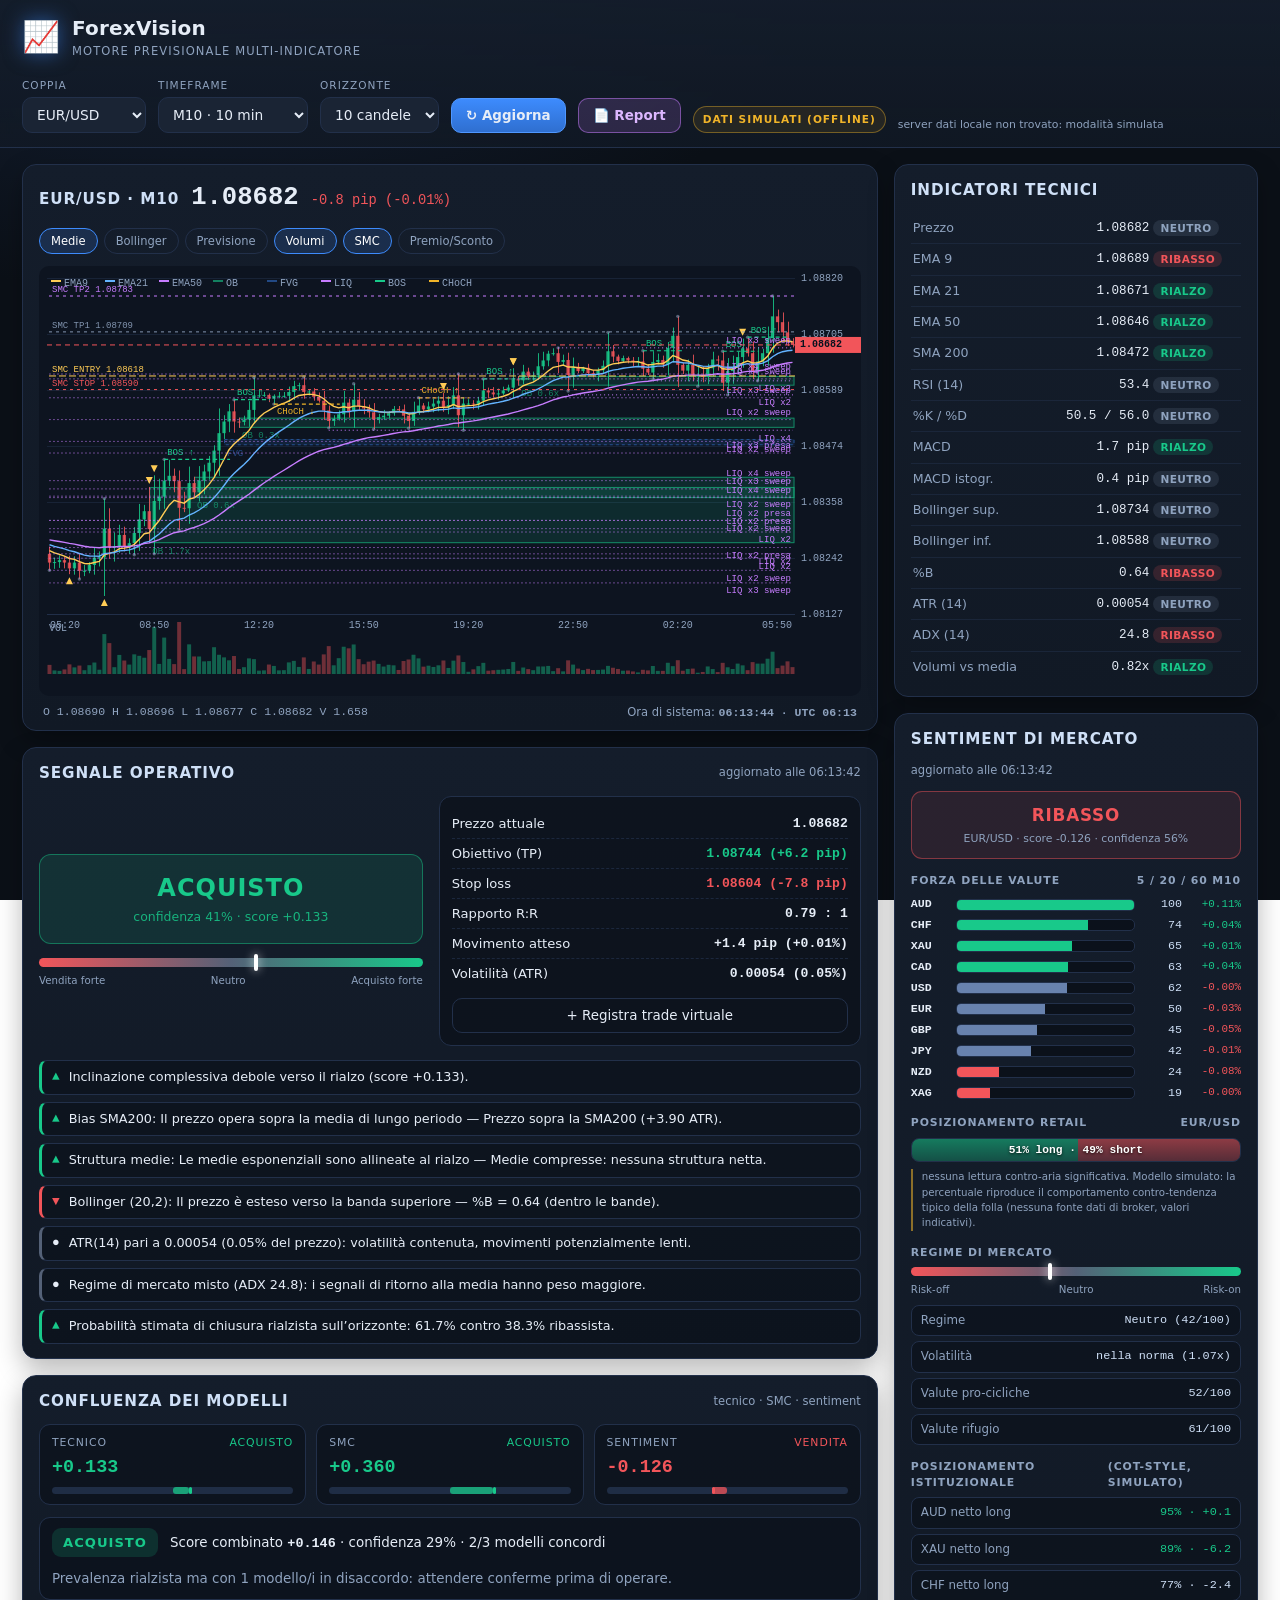
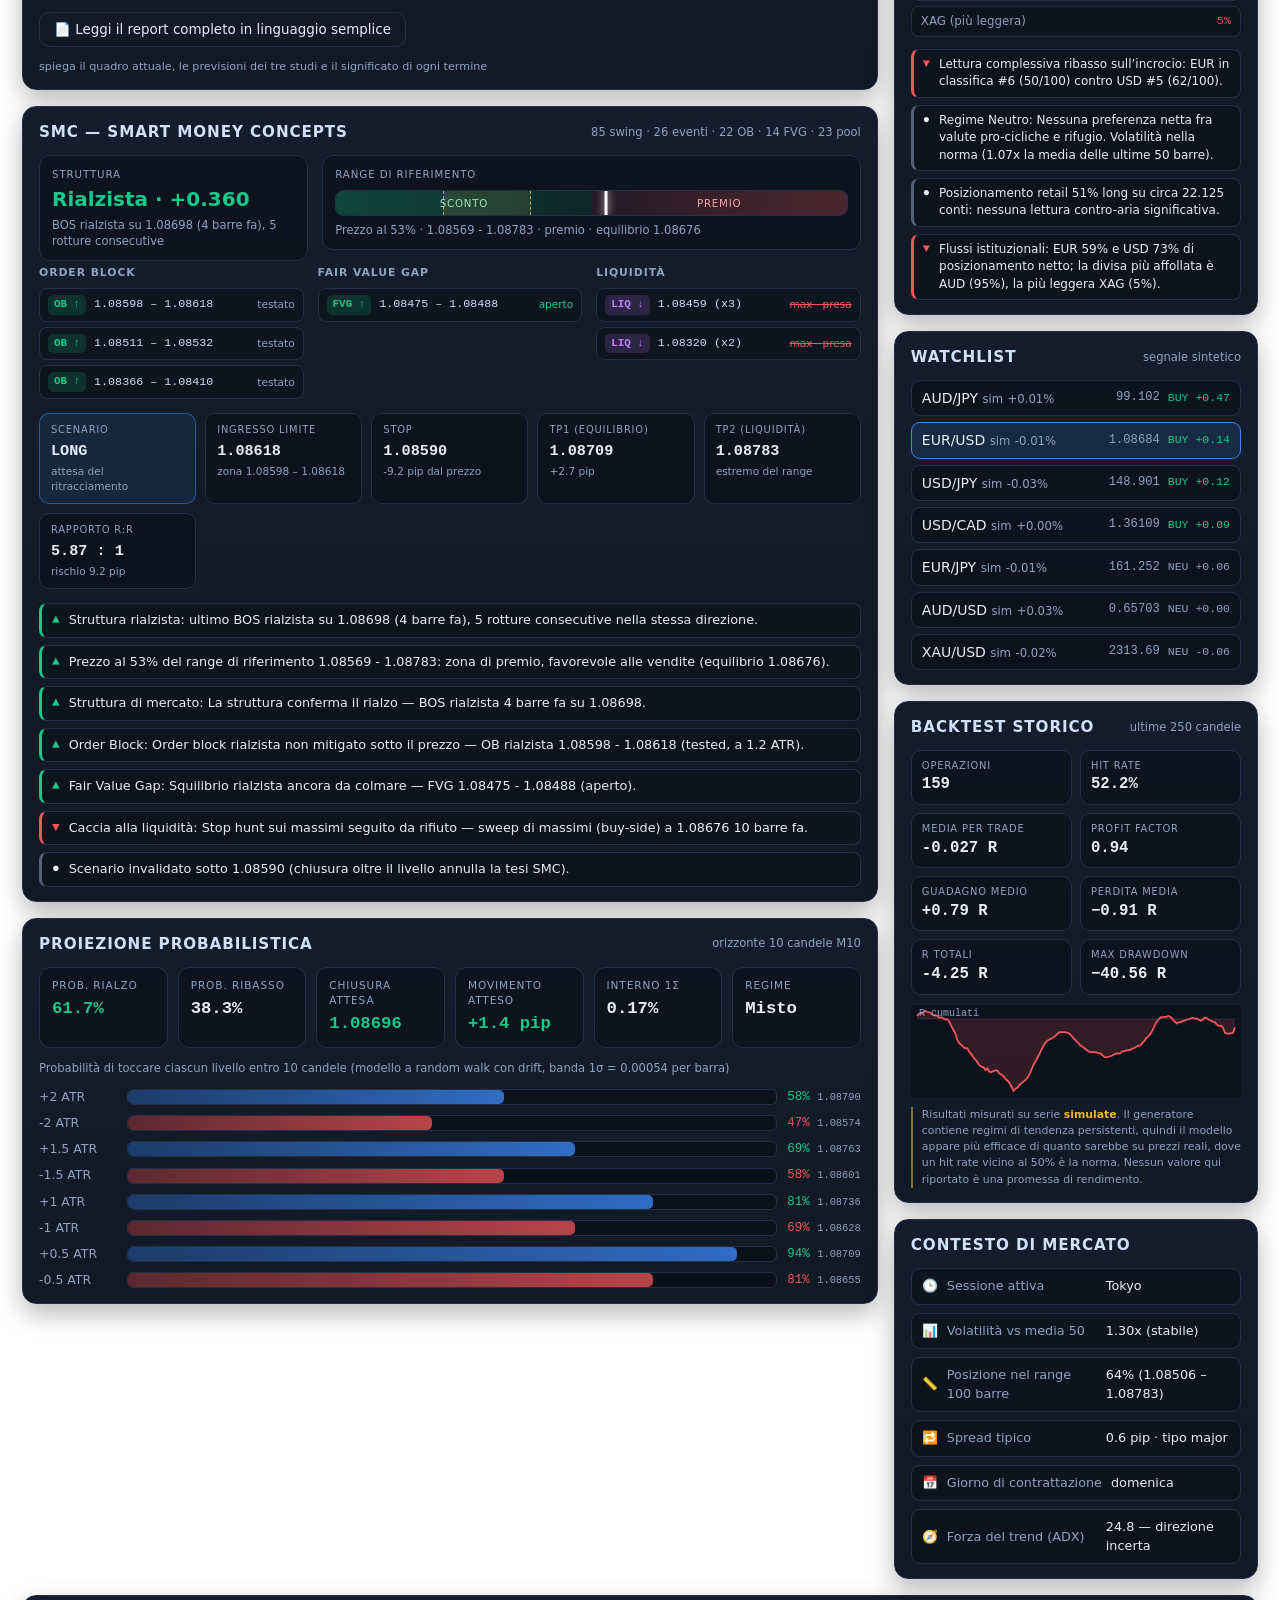
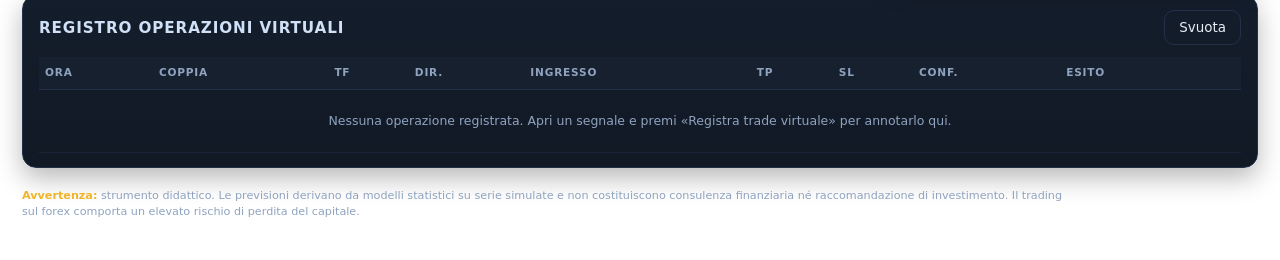
==== index.html @ 0da7f1cb "Stato iniziale ForexVision: app forex (tecnica, SMC, sentiment) + ponte dati reali + suite di test S" ====
<!DOCTYPE html>
<html lang="it">
<head>
<meta charset="UTF-8">
<meta name="viewport" content="width=device-width, initial-scale=1.0">
<title>ForexVision &mdash; Analisi Previsionale Forex</title>
<link rel="stylesheet" href="css/styles.css">
<link rel="icon" href="data:image/svg+xml,<svg xmlns='http://www.w3.org/2000/svg' viewBox='0 0 100 100'><text y='.9em' font-size='90'>&#128200;</text></svg>">
</head>
<body>

<header class="topbar">
  <div class="brand">
    <span class="logo">&#128200;</span>
    <div>
      <h1>ForexVision</h1>
      <p class="tagline">Motore previsionale multi-indicatore</p>
    </div>
  </div>

  <div class="controls">
    <label class="field">
      <span>Coppia</span>
      <select id="pairSelect"></select>
    </label>

    <label class="field">
      <span>Timeframe</span>
      <select id="tfSelect">
        <option value="M5">M5 &middot; 5 min</option>
        <option value="M10" selected>M10 &middot; 10 min</option>
        <option value="M15">M15 &middot; 15 min</option>
        <option value="H1">H1 &middot; 1 ora</option>
        <option value="H4">H4 &middot; 4 ore</option>
        <option value="D1">D1 &middot; Giornaliero</option>
      </select>
    </label>

    <label class="field">
      <span>Orizzonte</span>
      <select id="horizonSelect">
        <option value="5">5 candele</option>
        <option value="10" selected>10 candele</option>
        <option value="20">20 candele</option>
        <option value="40">40 candele</option>
      </select>
    </label>

    <button id="refreshBtn" class="btn btn-primary" title="Rigenera il flusso dati">&#8635; Aggiorna</button>
    <button id="reportBtn" class="btn btn-report" title="Report completo in linguaggio semplice">&#128196; Report</button>
    <span id="feedBadge" class="badge badge-sim">DATI SIMULATI</span>
    <span id="feedInfo" class="feed-info dim" title=""></span>
  </div>
</header>

<main class="layout">

  <!-- ============ COLONNA CENTRALE ============ -->
  <section class="col-main">

    <div class="card chart-card">
      <div class="card-head">
        <div class="price-head">
          <h2 id="chartTitle">EUR/USD</h2>
          <span id="lastPrice" class="last-price">&mdash;</span>
          <span id="lastChange" class="delta">&mdash;</span>
        </div>
        <div class="chart-toggles">
          <button class="chip active" data-layer="ma">Medie</button>
          <button class="chip" data-layer="bb">Bollinger</button>
          <button class="chip" data-layer="forecast">Previsione</button>
          <button class="chip active" data-layer="volume">Volumi</button>
          <button class="chip active" data-layer="smc">SMC</button>
          <button class="chip" data-layer="pd">Premio/Sconto</button>
        </div>
      </div>
      <div class="canvas-wrap">
        <canvas id="chart"></canvas>
        <div id="tooltip" class="tooltip hidden"></div>
      </div>
      <div class="chart-foot">
        <span id="ohlcReadout" class="mono dim">&mdash;</span>
        <span class="dim">Ora di sistema: <b id="clock" class="mono"></b></span>
      </div>
    </div>

    <div class="card">
      <div class="card-head">
        <h2>Segnale operativo</h2>
        <span class="dim" id="signalStamp"></span>
      </div>
      <div class="signal-grid">
        <div class="signal-main">
          <div id="signalBadge" class="signal-badge neutral">
            <span class="signal-dir">NEUTRO</span>
            <span class="signal-conf">confidenza &mdash;</span>
          </div>
          <div class="gauge">
            <div class="gauge-bar"><div id="gaugeFill" class="gauge-fill"></div></div>
            <div class="gauge-scale">
              <span>Vendita forte</span><span>Neutro</span><span>Acquisto forte</span>
            </div>
          </div>
        </div>

        <div class="plan">
          <div class="plan-row"><span>Prezzo attuale</span><b id="planEntry" class="mono">&mdash;</b></div>
          <div class="plan-row"><span>Obiettivo (TP)</span><b id="planTp" class="mono pos">&mdash;</b></div>
          <div class="plan-row"><span>Stop loss</span><b id="planSl" class="mono neg">&mdash;</b></div>
          <div class="plan-row"><span>Rapporto R:R</span><b id="planRr" class="mono">&mdash;</b></div>
          <div class="plan-row"><span>Movimento atteso</span><b id="planExp" class="mono">&mdash;</b></div>
          <div class="plan-row"><span>Volatilit&agrave; (ATR)</span><b id="planAtr" class="mono">&mdash;</b></div>
          <button id="saveTradeBtn" class="btn btn-ghost full">&#43; Registra trade virtuale</button>
        </div>
      </div>
      <ul id="reasonList" class="reasons"></ul>
    </div>

    <div class="card">
      <div class="card-head">
        <h2>Confluenza dei modelli</h2>
        <span class="dim" id="confStamp">tecnico &middot; SMC &middot; sentiment</span>
      </div>
      <div class="conf-grid" id="confGrid"></div>
      <div id="confVerdict" class="conf-verdict"></div>
      <div class="conf-cta">
        <button id="confReportBtn" class="btn btn-ghost">&#128196; Leggi il report completo in linguaggio semplice</button>
        <span class="dim">spiega il quadro attuale, le previsioni dei tre studi e il significato di ogni termine</span>
      </div>
    </div>

    <div class="card">
      <div class="card-head">
        <h2>SMC &mdash; Smart Money Concepts</h2>
        <span class="dim" id="smcStamp"></span>
      </div>

      <div class="smc-top">
        <div class="smc-structure">
          <div class="k">Struttura</div>
          <div class="v" id="smcBias">&mdash;</div>
          <div class="sub dim" id="smcEvent">&mdash;</div>
        </div>
        <div class="smc-range">
          <div class="k">Range di riferimento</div>
          <div class="pd-bar" id="pdBar">
            <span class="pd-zone discount">Sconto</span>
            <span class="pd-zone premium">Premio</span>
            <span class="pd-marker" id="pdMarker"></span>
            <span class="pd-ote" id="pdOte"></span>
          </div>
          <div class="sub dim" id="pdText">&mdash;</div>
        </div>
      </div>

      <div class="smc-cols">
        <div>
          <h3 class="mini-title">Order block</h3>
          <ul class="zone-list" id="obList"></ul>
        </div>
        <div>
          <h3 class="mini-title">Fair value gap</h3>
          <ul class="zone-list" id="fvgList"></ul>
        </div>
        <div>
          <h3 class="mini-title">Liquidit&agrave;</h3>
          <ul class="zone-list" id="liqList"></ul>
        </div>
      </div>

      <div class="smc-plan" id="smcPlan"></div>
      <ul id="smcReasons" class="reasons"></ul>
    </div>

    <div class="card">
      <div class="card-head">
        <h2>Proiezione probabilistica</h2>
        <span class="dim" id="fcHorizonLabel"></span>
      </div>
      <div class="fc-summary" id="fcSummary"></div>
      <div class="fc-levels" id="fcLevels"></div>
    </div>

  </section>

  <!-- ============ COLONNA LATERALE ============ -->
  <aside class="col-side">

    <div class="card">
      <div class="card-head"><h2>Indicatori tecnici</h2></div>
      <table class="ind-table" id="indTable">
        <tbody></tbody>
      </table>
    </div>

    <div class="card">
      <div class="card-head">
        <h2>Sentiment di mercato</h2>
        <span class="dim" id="sentStamp"></span>
      </div>

      <div class="sent-badge" id="sentBadge">
        <span class="sent-dir">&mdash;</span>
        <span class="sent-conf">forza relativa &mdash;</span>
      </div>

      <p class="note small sent-scope" id="sentScope" style="display:none"></p>
      <label class="note small sent-scope" id="simCtxRow" style="display:none">
        <input type="checkbox" id="simCtx"> includi nel sentiment anche il contesto simulato (14 strumenti)
      </label>

      <h3 class="mini-title">Forza delle valute <span class="dim" id="strengthTf"></span></h3>
      <ul class="strength-list" id="strengthList"></ul>

      <h3 class="mini-title">Posizionamento retail<span class="dim" id="retailPair"></span></h3>
      <div class="retail-bar" id="retailBar">
        <span class="retail-long" id="retailLong"></span>
        <span class="retail-short" id="retailShort"></span>
        <span class="retail-label" id="retailLabel"></span>
      </div>
      <p class="note small" id="retailNote"></p>

      <h3 class="mini-title">Regime di mercato</h3>
      <div class="risk-row">
        <div class="gauge-mini">
          <div class="gauge-bar"><div class="gauge-fill" id="riskFill"></div></div>
          <div class="gauge-scale"><span>Risk-off</span><span>Neutro</span><span>Risk-on</span></div>
        </div>
      </div>
      <ul class="kpi-list" id="riskList"></ul>

      <h3 class="mini-title">Posizionamento istituzionale <span class="dim">(COT-style, simulato)</span></h3>
      <ul class="inst-list" id="instList"></ul>

      <ul id="sentReasons" class="reasons compact"></ul>
    </div>

    <div class="card">
      <div class="card-head"><h2>Watchlist</h2><span class="dim">segnale sintetico</span></div>
      <ul class="watchlist" id="watchlist"></ul>
    </div>

    <div class="card">
      <div class="card-head"><h2>Backtest storico</h2><span class="dim">ultime 250 candele</span></div>
      <div class="stats" id="btStats"></div>
      <canvas id="equity" class="equity-canvas"></canvas>
      <p class="note">Risultati misurati su serie <b>simulate</b>. Il generatore contiene regimi di
        tendenza persistenti, quindi il modello appare pi&ugrave; efficace di quanto sarebbe su prezzi reali,
        dove un hit rate vicino al 50% &egrave; la norma. Nessun valore qui riportato &egrave; una promessa di rendimento.</p>
    </div>

    <div class="card">
      <div class="card-head"><h2>Contesto di mercato</h2></div>
      <ul class="context" id="contextList"></ul>
    </div>

  </aside>
</main>

<section class="card journal">
  <div class="card-head">
    <h2>Registro operazioni virtuali</h2>
    <div>
      <span id="journalSummary" class="dim"></span>
      <button id="clearJournal" class="btn btn-ghost">Svuota</button>
    </div>
  </div>
  <div class="table-scroll">
    <table class="journal-table">
      <thead>
        <tr>
          <th>Ora</th><th>Coppia</th><th>TF</th><th>Dir.</th>
          <th>Ingresso</th><th>TP</th><th>SL</th><th>Conf.</th><th>Esito</th><th></th>
        </tr>
      </thead>
      <tbody id="journalBody"></tbody>
    </table>
  </div>
</section>

<footer class="foot">
  <p><b>Avvertenza:</b> strumento didattico. Le previsioni derivano da modelli statistici su serie
  simulate e non costituiscono consulenza finanziaria n&eacute; raccomandazione di investimento.
  Il trading sul forex comporta un elevato rischio di perdita del capitale.</p>
</footer>

<!-- ===================== FINESTRA DEL REPORT ===================== -->
<div id="reportOverlay" class="report-overlay hidden" role="dialog" aria-modal="true" aria-labelledby="reportTitle">
  <div class="report-sheet" id="reportSheet">
    <header class="report-head">
      <div>
        <h2 id="reportTitle">Report di mercato</h2>
        <p class="dim" id="reportSubtitle">&mdash;</p>
      </div>
      <div class="report-actions">
        <button id="reportCopy" class="btn btn-ghost" title="Copia il report negli appunti">&#128203; Copia</button>
        <button id="reportDownload" class="btn btn-ghost" title="Scarica il report come file di testo">&#11015; Scarica .txt</button>
        <button id="reportPrint" class="btn btn-ghost" title="Stampa o salva in PDF">&#128424; Stampa</button>
        <button id="reportClose" class="btn btn-primary">Chiudi</button>
      </div>
    </header>
    <div class="report-body" id="reportBody"></div>
  </div>
</div>

<script>
  // Raccoglitore diagnostico: gli errori non gestiti finiscono in window.__errors,
  // utile per il debug e per i test automatici (tests/selfcheck.html, tests/smoke.html).
  window.__errors = [];
  window.addEventListener('error', function (e) {
    window.__errors.push((e.message || 'errore') + ' @ ' + (e.filename || '?') + ':' + (e.lineno || 0));
  });
</script>
<script src="js/data.js"></script>
<script src="js/indicators.js"></script>
<script src="js/forecast.js"></script>
<script src="js/smc.js"></script>
<script src="js/sentiment.js"></script>
<script src="js/report.js"></script>
<script src="js/feed.js"></script>
<script src="js/chart.js"></script>
<script src="js/app.js"></script>
</body>
</html>
---- css/styles.css ----
:root{
  --bg:#0b1017;
  --bg-2:#111925;
  --panel:#141d2b;
  --panel-2:#1a2434;
  --line:#22304a;
  --txt:#e6edf7;
  --dim:#8fa3bf;
  --accent:#3d8bfd;
  --up:#18c98a;
  --down:#f2555a;
  --warn:#f0b429;
  --radius:14px;
  --mono:"JetBrains Mono","Fira Code","Roboto Mono",Consolas,monospace;
}

*{box-sizing:border-box}
html,body{margin:0;padding:0}
body{
  background:radial-gradient(1200px 700px at 15% -10%,#16233a 0%,var(--bg) 55%) fixed;
  color:var(--txt);
  font-family:"Segoe UI",Roboto,Ubuntu,system-ui,sans-serif;
  font-size:14px;
  line-height:1.45;
  padding-bottom:28px;
}

h1,h2{margin:0;font-weight:650;letter-spacing:.2px}
h1{font-size:1.25rem}
h2{font-size:.95rem;text-transform:uppercase;letter-spacing:.9px;color:#cfe0f7}
.dim{color:var(--dim)}
.mono{font-family:var(--mono);font-variant-numeric:tabular-nums}
.pos{color:var(--up)}
.neg{color:var(--down)}
.hidden{display:none!important}

/* ---------- top bar ---------- */
.topbar{
  display:flex;flex-wrap:wrap;gap:18px;align-items:center;justify-content:space-between;
  padding:14px 22px;
  background:linear-gradient(180deg,rgba(20,29,43,.96),rgba(17,25,37,.85));
  border-bottom:1px solid var(--line);
  position:sticky;top:0;z-index:40;
  backdrop-filter:blur(6px);
}
.brand{display:flex;align-items:center;gap:12px}
.logo{font-size:1.9rem;filter:drop-shadow(0 0 10px rgba(61,139,253,.5))}
.tagline{margin:0;font-size:.72rem;color:var(--dim);text-transform:uppercase;letter-spacing:1.1px}
.controls{display:flex;flex-wrap:wrap;gap:12px;align-items:flex-end}
.field{display:flex;flex-direction:column;gap:4px}
.field>span{font-size:.66rem;text-transform:uppercase;letter-spacing:1px;color:var(--dim)}
select,input[type=text]{
  background:var(--panel-2);color:var(--txt);border:1px solid var(--line);
  border-radius:10px;padding:8px 10px;font-size:.86rem;font-family:inherit;outline:none;
}
select:focus{border-color:var(--accent);box-shadow:0 0 0 3px rgba(61,139,253,.18)}

.btn{
  border:1px solid var(--line);background:var(--panel-2);color:var(--txt);
  border-radius:10px;padding:9px 14px;font-size:.84rem;cursor:pointer;
  font-family:inherit;transition:.15s transform,.15s background,.15s border-color;
}
.btn:hover{background:#22304a}
.btn:active{transform:translateY(1px)}
.btn-primary{background:linear-gradient(180deg,#3d8bfd,#2f6fd0);border-color:#4f97ff;font-weight:600}
.btn-primary:hover{background:linear-gradient(180deg,#4c96ff,#3577db)}
.btn-ghost{background:transparent}
.btn.full{width:100%;margin-top:10px}

.badge{font-size:.66rem;letter-spacing:1px;padding:5px 9px;border-radius:99px;border:1px solid;font-weight:600}
.badge-sim{color:var(--warn);border-color:rgba(240,180,41,.4);background:rgba(240,180,41,.09)}
.badge-real{color:var(--up);border-color:rgba(24,201,138,.45);background:rgba(24,201,138,.10)}
.badge-live{color:var(--up);border-color:rgba(24,201,138,.4);background:rgba(24,201,138,.09)}
.feed-info{font-size:.68rem;max-width:340px;white-space:nowrap;overflow:hidden;text-overflow:ellipsis}
.feed-info.warn{color:var(--warn)}
.sent-scope{border:1px dashed rgba(240,180,41,.5);background:rgba(240,180,41,.07);
  border-radius:8px;padding:8px 10px;line-height:1.5}
.sent-scope.warn{color:var(--warn)}

/* ---------- layout ---------- */
.layout{
  display:grid;grid-template-columns:minmax(0,2.35fr) minmax(300px,1fr);
  gap:16px;padding:16px 22px;align-items:start;
}
.col-main,.col-side{display:flex;flex-direction:column;gap:16px;min-width:0}
@media(max-width:1050px){.layout{grid-template-columns:1fr}}

.card{
  background:linear-gradient(180deg,var(--panel),var(--bg-2));
  border:1px solid var(--line);border-radius:var(--radius);
  padding:14px 16px;box-shadow:0 10px 26px rgba(0,0,0,.28);
}
.card-head{display:flex;justify-content:space-between;align-items:center;gap:12px;margin-bottom:12px;flex-wrap:wrap}
.card-head .dim{font-size:.72rem}

/* ---------- chart ---------- */
.chart-card{padding-bottom:8px}
.price-head{display:flex;align-items:baseline;gap:12px;flex-wrap:wrap}
.last-price{font-family:var(--mono);font-size:1.6rem;font-weight:700}
.delta{font-family:var(--mono);font-size:.86rem}
.chart-toggles{display:flex;gap:6px;flex-wrap:wrap}
.chip{
  border:1px solid var(--line);background:transparent;color:var(--dim);
  border-radius:99px;padding:5px 11px;font-size:.72rem;cursor:pointer;font-family:inherit;
}
.chip.active{color:#fff;border-color:var(--accent);background:rgba(61,139,253,.16)}
.canvas-wrap{position:relative;width:100%;height:430px}
#chart{width:100%;height:100%;display:block;cursor:crosshair;border-radius:10px}
.tooltip{
  position:absolute;pointer-events:none;z-index:20;
  background:rgba(8,13,20,.95);border:1px solid var(--line);border-radius:9px;
  padding:8px 10px;font-family:var(--mono);font-size:.72rem;white-space:pre;
  box-shadow:0 8px 22px rgba(0,0,0,.5);
}
.chart-foot{display:flex;justify-content:space-between;gap:12px;font-size:.72rem;padding:8px 4px 0;flex-wrap:wrap}

/* ---------- signal ---------- */
.signal-grid{display:grid;grid-template-columns:minmax(220px,1fr) minmax(240px,1.1fr);gap:16px}
@media(max-width:780px){.signal-grid{grid-template-columns:1fr}}
.signal-main{display:flex;flex-direction:column;gap:14px;justify-content:center}
.signal-badge{
  border-radius:12px;padding:16px;text-align:center;border:1px solid;position:relative;overflow:hidden;
}
.signal-badge .signal-dir{display:block;font-size:1.5rem;font-weight:750;letter-spacing:1px}
.signal-badge .signal-conf{font-size:.78rem;opacity:.85}
.signal-badge.buy{background:rgba(24,201,138,.12);border-color:rgba(24,201,138,.45);color:var(--up)}
.signal-badge.sell{background:rgba(242,85,90,.12);border-color:rgba(242,85,90,.45);color:var(--down)}
.signal-badge.neutral{background:rgba(143,163,191,.1);border-color:rgba(143,163,191,.35);color:var(--dim)}
.gauge-bar{height:9px;border-radius:99px;background:linear-gradient(90deg,var(--down),#546177,var(--up));position:relative}
.gauge-fill{
  position:absolute;top:-4px;width:4px;height:17px;border-radius:3px;background:#fff;
  box-shadow:0 0 10px rgba(255,255,255,.8);transform:translateX(-50%);transition:left .45s ease;
  left:50%;
}
.gauge-scale{display:flex;justify-content:space-between;font-size:.64rem;color:var(--dim);margin-top:6px}
.plan{background:rgba(9,14,22,.6);border:1px solid var(--line);border-radius:12px;padding:12px}
.plan-row{display:flex;justify-content:space-between;gap:10px;padding:5px 0;font-size:.82rem;border-bottom:1px dashed rgba(34,48,74,.7)}
.plan-row:last-of-type{border-bottom:0}
.reasons{list-style:none;margin:14px 0 0;padding:0;display:grid;gap:7px}
.reasons li{
  display:flex;gap:9px;align-items:flex-start;font-size:.8rem;
  background:rgba(9,14,22,.5);border:1px solid var(--line);border-left-width:3px;border-radius:8px;padding:7px 10px;
}
.reasons li.bull{border-left-color:var(--up)}
.reasons li.bear{border-left-color:var(--down)}
.reasons li.flat{border-left-color:#546177}
.reasons .dot{font-family:var(--mono);font-weight:700}
.reasons li.bull .dot{color:var(--up)}
.reasons li.bear .dot{color:var(--down)}

/* ---------- forecast ---------- */
.fc-summary{display:grid;grid-template-columns:repeat(auto-fit,minmax(120px,1fr));gap:10px;margin-bottom:12px}
.fc-tile{background:rgba(9,14,22,.55);border:1px solid var(--line);border-radius:11px;padding:10px 12px}
.fc-tile .k{font-size:.66rem;text-transform:uppercase;letter-spacing:.9px;color:var(--dim)}
.fc-tile .v{font-family:var(--mono);font-size:1.08rem;font-weight:650;margin-top:3px}
.fc-levels{display:grid;gap:8px}
.lvl{display:grid;grid-template-columns:78px 1fr 74px;align-items:center;gap:10px;font-size:.78rem}
.lvl-bar{height:16px;border-radius:6px;background:rgba(9,14,22,.7);border:1px solid var(--line);overflow:hidden}
.lvl-fill{height:100%;border-radius:5px;background:linear-gradient(90deg,rgba(61,139,253,.35),rgba(61,139,253,.75));transition:width .5s}
.lvl .num{font-family:var(--mono);text-align:right}
.lvl .num.pos{color:var(--up)}
.lvl .num.neg{color:var(--down)}

/* ---------- indicator table ---------- */
.ind-table{width:100%;border-collapse:collapse;font-size:.79rem}
.ind-table tr{border-bottom:1px solid rgba(34,48,74,.55)}
.ind-table tr:last-child{border-bottom:0}
.ind-table td{padding:6px 2px}
.ind-table td:first-child{color:var(--dim)}
.ind-table td:nth-child(2){font-family:var(--mono);text-align:right}
.tag{font-size:.66rem;padding:2px 7px;border-radius:99px;font-weight:700;letter-spacing:.4px}
.tag.bull{background:rgba(24,201,138,.16);color:var(--up)}
.tag.bear{background:rgba(242,85,90,.16);color:var(--down)}
.tag.flat{background:rgba(143,163,191,.14);color:var(--dim)}

/* ---------- watchlist ---------- */
.watchlist{list-style:none;margin:0;padding:0;display:grid;gap:6px;max-height:290px;overflow:auto}
.watchlist li{
  display:grid;grid-template-columns:1fr auto auto;gap:8px;align-items:center;
  padding:7px 10px;border-radius:9px;background:rgba(9,14,22,.55);border:1px solid var(--line);
  cursor:pointer;transition:.15s;
}
.watchlist li:hover{border-color:var(--accent);background:#1b2637}
.watchlist li.active{border-color:var(--accent);background:rgba(61,139,253,.12)}
.watchlist .wl-price{font-family:var(--mono);font-size:.76rem;color:var(--dim)}
.watchlist .wl-score{font-family:var(--mono);font-size:.72rem}

/* ---------- stats / backtest ---------- */
.stats{display:grid;grid-template-columns:repeat(2,1fr);gap:8px;margin-bottom:10px}
.stat{background:rgba(9,14,22,.55);border:1px solid var(--line);border-radius:10px;padding:8px 10px}
.stat .k{font-size:.62rem;text-transform:uppercase;letter-spacing:.8px;color:var(--dim)}
.stat .v{font-family:var(--mono);font-size:.98rem;font-weight:650}
.equity-canvas{width:100%;height:92px;display:block}
.note{margin:10px 0 0;font-size:.68rem;line-height:1.5;color:var(--dim);
  border-left:2px solid rgba(240,180,41,.55);padding-left:9px}
.note b{color:var(--warn)}

/* ---------- context ---------- */
.context{list-style:none;margin:0;padding:0;display:grid;gap:8px;font-size:.8rem}
.context li{display:flex;gap:9px;align-items:center;background:rgba(9,14,22,.5);border:1px solid var(--line);border-radius:9px;padding:8px 10px}

/* ---------- journal ---------- */
.journal{margin:0 22px 20px}
.table-scroll{max-height:290px;overflow:auto}
.journal-table{width:100%;border-collapse:collapse;font-size:.78rem}
.journal-table th{
  position:sticky;top:0;background:#16202f;text-align:left;padding:8px 6px;color:var(--dim);
  font-size:.66rem;text-transform:uppercase;letter-spacing:.8px;border-bottom:1px solid var(--line);
}
.journal-table td{padding:7px 6px;border-bottom:1px solid rgba(34,48,74,.5);font-family:var(--mono)}
.journal-table tr:hover td{background:rgba(61,139,253,.06)}
.journal-table .del{
  background:none;border:none;color:var(--dim);cursor:pointer;font-size:1rem;line-height:1;padding:0 4px;
}
.journal-table .del:hover{color:var(--down)}
.empty-row td{text-align:center;color:var(--dim);padding:22px;font-family:inherit}

/* ---------- footer ---------- */
.foot{padding:0 22px;color:var(--dim);font-size:.7rem;max-width:1100px}
.foot b{color:var(--warn)}

/* =====================================================================
   CONFLUENZA DEI MODELLI
   ===================================================================== */
.conf-grid{display:grid;grid-template-columns:repeat(3,1fr);gap:10px}
@media(max-width:700px){.conf-grid{grid-template-columns:1fr}}
.conf-item{background:rgba(9,14,22,.55);border:1px solid var(--line);border-radius:11px;padding:10px 12px}
.conf-item .name{font-size:.68rem;text-transform:uppercase;letter-spacing:.9px;color:var(--dim);display:flex;justify-content:space-between}
.conf-item .val{font-family:var(--mono);font-size:1.15rem;font-weight:700;margin:4px 0 6px}
.conf-bar{height:7px;border-radius:99px;background:rgba(34,48,74,.9);position:relative;overflow:hidden}
.conf-bar i{position:absolute;top:0;bottom:0;width:3px;background:currentColor;border-radius:2px}
.conf-bar b{position:absolute;top:0;bottom:0;border-radius:3px;opacity:.75}
.conf-verdict{margin-top:12px;padding:10px 12px;border-radius:11px;border:1px solid var(--line);
  background:rgba(9,14,22,.55);font-size:.84rem;display:flex;gap:12px;align-items:center;flex-wrap:wrap}
.conf-verdict .tag-big{font-weight:750;letter-spacing:1px;padding:5px 11px;border-radius:9px;font-size:.82rem}
.conf-verdict.buy .tag-big{background:rgba(24,201,138,.16);color:var(--up)}
.conf-verdict.sell .tag-big{background:rgba(242,85,90,.16);color:var(--down)}
.conf-verdict.neutral .tag-big{background:rgba(143,163,191,.14);color:var(--dim)}

/* =====================================================================
   SMC
   ===================================================================== */
.mini-title{font-size:.68rem;text-transform:uppercase;letter-spacing:.9px;color:var(--dim);
  margin:14px 0 7px;display:flex;justify-content:space-between;gap:8px;font-weight:600}
.mini-title:first-child{margin-top:0}
.smc-top{display:grid;grid-template-columns:minmax(150px,.8fr) minmax(240px,1.6fr);gap:14px;align-items:start}
@media(max-width:700px){.smc-top{grid-template-columns:1fr}}
.smc-structure,.smc-range{background:rgba(9,14,22,.55);border:1px solid var(--line);border-radius:11px;padding:11px 12px}
.smc-structure .k,.smc-range .k{font-size:.64rem;text-transform:uppercase;letter-spacing:.9px;color:var(--dim)}
.smc-structure .v{font-size:1.25rem;font-weight:750;margin:3px 0}
.smc-structure .sub,.smc-range .sub{font-size:.72rem;line-height:1.4}
.smc-structure.bull .v{color:var(--up)}
.smc-structure.bear .v{color:var(--down)}
.pd-bar{position:relative;height:26px;border-radius:8px;overflow:hidden;margin:8px 0 6px;
  border:1px solid var(--line);display:flex}
.pd-zone{flex:1;display:flex;align-items:center;justify-content:center;font-size:.64rem;
  text-transform:uppercase;letter-spacing:.8px}
.pd-zone.discount{background:linear-gradient(90deg,rgba(24,201,138,.28),rgba(24,201,138,.10));color:#8fe6c6}
.pd-zone.premium{background:linear-gradient(90deg,rgba(242,85,90,.10),rgba(242,85,90,.28));color:#f7a9ac}
.pd-marker{position:absolute;top:-3px;bottom:-3px;width:3px;background:#fff;border-radius:2px;
  box-shadow:0 0 9px rgba(255,255,255,.85);transform:translateX(-50%);transition:left .4s ease}
.pd-ote{position:absolute;top:0;bottom:0;border-left:1px dashed rgba(255,204,85,.75);
  border-right:1px dashed rgba(255,204,85,.75);background:rgba(255,204,85,.10);pointer-events:none}
.smc-cols{display:grid;grid-template-columns:repeat(3,1fr);gap:14px;margin-top:4px}
@media(max-width:900px){.smc-cols{grid-template-columns:1fr}}
.zone-list{list-style:none;margin:0;padding:0;display:grid;gap:5px}
.zone-list li{display:grid;grid-template-columns:auto 1fr auto;gap:8px;align-items:center;
  background:rgba(9,14,22,.5);border:1px solid var(--line);border-radius:8px;padding:6px 8px;font-size:.73rem}
.zone-list .zt{font-family:var(--mono);font-size:.68rem;padding:2px 6px;border-radius:5px;font-weight:700;white-space:nowrap}
.zt.bull{background:rgba(24,201,138,.16);color:var(--up)}
.zt.bear{background:rgba(242,85,90,.16);color:var(--down)}
.zt.liq{background:rgba(199,125,255,.16);color:#c77dff}
.zone-list .zr{font-family:var(--mono);color:#cfe0f7}
.zone-list .zs{font-size:.66rem;color:var(--dim);text-align:right;white-space:nowrap}
.zone-list .zs.fresh{color:var(--up)}
.zone-list .zs.invalidated{color:var(--down);text-decoration:line-through}
.zone-list .empty{color:var(--dim);font-size:.72rem;display:block;grid-template-columns:none}
.smc-plan{display:grid;grid-template-columns:repeat(auto-fit,minmax(150px,1fr));gap:9px;margin-top:14px}
.smc-plan .cell{background:rgba(9,14,22,.55);border:1px solid var(--line);border-radius:10px;padding:9px 11px}
.smc-plan .cell .k{font-size:.62rem;text-transform:uppercase;letter-spacing:.8px;color:var(--dim)}
.smc-plan .cell .v{font-family:var(--mono);font-size:.95rem;font-weight:650;margin-top:2px}
.smc-plan .cell .n{font-size:.66rem;color:var(--dim);margin-top:2px}
.smc-plan .cell.hi{border-color:rgba(61,139,253,.5);background:rgba(61,139,253,.10)}

/* =====================================================================
   SENTIMENT
   ===================================================================== */
.sent-badge{border-radius:11px;padding:11px 12px;border:1px solid var(--line);
  background:rgba(9,14,22,.55);text-align:center}
.sent-badge .sent-dir{display:block;font-size:1.05rem;font-weight:750;letter-spacing:.8px}
.sent-badge .sent-conf{font-size:.68rem;color:var(--dim)}
.sent-badge.buy{border-color:rgba(24,201,138,.45);background:rgba(24,201,138,.10)}
.sent-badge.buy .sent-dir{color:var(--up)}
.sent-badge.sell{border-color:rgba(242,85,90,.45);background:rgba(242,85,90,.10)}
.sent-badge.sell .sent-dir{color:var(--down)}
.sent-badge.neutral .sent-dir{color:var(--dim)}
.strength-list{list-style:none;margin:0;padding:0;display:grid;gap:4px}
.strength-list li{display:grid;grid-template-columns:38px 1fr 40px 52px;gap:7px;align-items:center;font-size:.73rem}
.strength-list .cur{font-weight:700;font-family:var(--mono)}
.sbar{height:12px;border-radius:5px;background:rgba(9,14,22,.75);border:1px solid var(--line);overflow:hidden}
.sbar i{display:block;height:100%;transition:width .4s}
.strength-list .val{font-family:var(--mono);text-align:right;color:#cfe0f7}
.strength-list .chg{font-family:var(--mono);text-align:right;font-size:.68rem}
.retail-bar{position:relative;height:24px;border-radius:8px;overflow:hidden;display:flex;
  border:1px solid var(--line);margin-bottom:7px}
.retail-long{background:linear-gradient(180deg,rgba(24,201,138,.55),rgba(24,201,138,.30));transition:width .4s}
.retail-short{background:linear-gradient(180deg,rgba(242,85,90,.55),rgba(242,85,90,.30));transition:width .4s}
.retail-label{position:absolute;inset:0;display:flex;align-items:center;justify-content:center;
  font-family:var(--mono);font-size:.7rem;font-weight:700;color:#fff;text-shadow:0 1px 3px rgba(0,0,0,.8)}
.risk-row{display:flex;gap:12px;align-items:center;margin-bottom:8px}
.gauge-mini{flex:1}
.kpi-list,.inst-list{list-style:none;margin:0;padding:0;display:grid;gap:5px}
.kpi-list li,.inst-list li{display:flex;justify-content:space-between;gap:8px;font-size:.74rem;
  background:rgba(9,14,22,.5);border:1px solid var(--line);border-radius:8px;padding:6px 9px}
.kpi-list .k,.inst-list .k{color:var(--dim)}
.kpi-list .v,.inst-list .v{font-family:var(--mono);color:#cfe0f7}
.inst-list .v.extreme-long{color:var(--up)}
.inst-list .v.extreme-short{color:var(--down)}
.note.small{font-size:.64rem;margin:6px 0 0}
.reasons.compact{margin-top:12px}
.reasons.compact li{font-size:.75rem;padding:6px 9px}

::-webkit-scrollbar{width:9px;height:9px}
::-webkit-scrollbar-track{background:transparent}
::-webkit-scrollbar-thumb{background:#28374f;border-radius:9px}
::-webkit-scrollbar-thumb:hover{background:#35486a}

/* =====================================================================
   REPORT IN LINGUAGGIO SEMPLICE
   ===================================================================== */
.btn-report{background:rgba(199,125,255,.16);border-color:rgba(199,125,255,.5);color:#dcb6ff;font-weight:600}
.btn-report:hover{background:rgba(199,125,255,.26)}
.conf-cta{display:flex;gap:12px;align-items:center;flex-wrap:wrap;margin-top:12px}
.conf-cta .dim{font-size:.7rem}

.report-overlay{position:fixed;inset:0;z-index:100;background:rgba(6,10,16,.86);
  backdrop-filter:blur(3px);overflow:auto;padding:3vh 16px}
.report-sheet{max-width:960px;margin:0 auto;background:linear-gradient(180deg,#141d2b,#0f1621);
  border:1px solid var(--line);border-radius:16px;box-shadow:0 24px 60px rgba(0,0,0,.6);
  display:flex;flex-direction:column;max-height:94vh;overflow:hidden}
.report-head{display:flex;justify-content:space-between;align-items:flex-start;gap:16px;
  flex-wrap:wrap;padding:16px 22px;border-bottom:1px solid var(--line);background:#16202f}
.report-head h2{font-size:1.05rem}
.report-head .dim{font-size:.72rem;margin:4px 0 0}
.report-actions{display:flex;gap:8px;flex-wrap:wrap}
.report-actions .btn{padding:7px 11px;font-size:.78rem}
.report-body{padding:20px 26px 34px;overflow:auto}

.rep-h2{font-size:.9rem;text-transform:uppercase;letter-spacing:.9px;color:#cfe0f7;
  margin:28px 0 12px;padding-left:11px;border-left:3px solid var(--accent)}
.rep-h2:first-child{margin-top:4px}
.rep-p{margin:0 0 13px;font-size:.86rem;line-height:1.78;color:#dce6f4;max-width:78ch}
.rep-ul{margin:0 0 15px;padding-left:20px}
.rep-ul li{font-size:.85rem;line-height:1.72;color:#dce6f4;margin-bottom:7px}
.rep-callout{border:1px solid var(--line);border-left-width:4px;border-radius:12px;
  padding:12px 15px;margin:4px 0 18px;font-size:.86rem;line-height:1.72;background:rgba(9,14,22,.6)}
.rep-callout-title{font-weight:750;margin-bottom:5px;letter-spacing:.2px}
.rep-callout.bull{border-left-color:var(--up);background:rgba(24,201,138,.08)}
.rep-callout.bull .rep-callout-title{color:var(--up)}
.rep-callout.bear{border-left-color:var(--down);background:rgba(242,85,90,.08)}
.rep-callout.bear .rep-callout-title{color:var(--down)}
.rep-callout.flat{border-left-color:#546177;background:rgba(143,163,191,.07)}
.rep-callout.flat .rep-callout-title{color:var(--dim)}
.rep-callout.warn{border-left-color:var(--warn);background:rgba(240,180,41,.08)}
.rep-callout.warn .rep-callout-title{color:var(--warn)}
.rep-table{width:100%;border-collapse:collapse;margin:2px 0 20px;font-size:.8rem}
.rep-table th{text-align:left;color:var(--dim);font-size:.68rem;text-transform:uppercase;
  letter-spacing:.8px;padding:6px 10px;border-bottom:1px solid var(--line)}
.rep-table td{padding:8px 10px;border-bottom:1px solid rgba(34,48,74,.6);
  vertical-align:top;line-height:1.6;color:#dce6f4}
.rep-table .rep-first{color:#cfe0f7;font-weight:600;white-space:nowrap}
.rep-glossary{margin:0}
.rep-glossary dt{font-weight:700;color:#dcb6ff;font-size:.82rem;margin-top:11px}
.rep-glossary dd{margin:3px 0 0;font-size:.82rem;line-height:1.68;color:#b9c9de;max-width:78ch}

/* Stampa: si stampa soltanto il report, in bianco e nero leggibile */
@media print{
  body{background:#fff;color:#000;padding:0}
  body>*:not(#reportOverlay){display:none !important}
  .report-overlay{position:static;background:none;padding:0;overflow:visible;backdrop-filter:none}
  .report-sheet{max-width:none;max-height:none;border:0;border-radius:0;box-shadow:none;
    background:#fff;overflow:visible}
  .report-head{background:#fff;border-bottom:1px solid #ccc}
  .report-head .dim{color:#444}
  .report-actions{display:none !important}
  .report-body{overflow:visible;padding:0 0 20px}
  .rep-h2{color:#000;border-left-color:#555;page-break-after:avoid}
  .rep-p,.rep-ul li,.rep-table td,.rep-glossary dd,.rep-callout{color:#111}
  .rep-table th{color:#333}
  .rep-table td{border-bottom:1px solid #ccc}
  .rep-callout{background:#f5f5f5;border-color:#bbb}
  .rep-callout.bull .rep-callout-title,.rep-callout.bear .rep-callout-title,
  .rep-callout.flat .rep-callout-title,.rep-callout.warn .rep-callout-title{color:#000}
  .rep-glossary dt{color:#000}
  .rep-callout,.rep-table,.rep-ul li{page-break-inside:avoid}
}
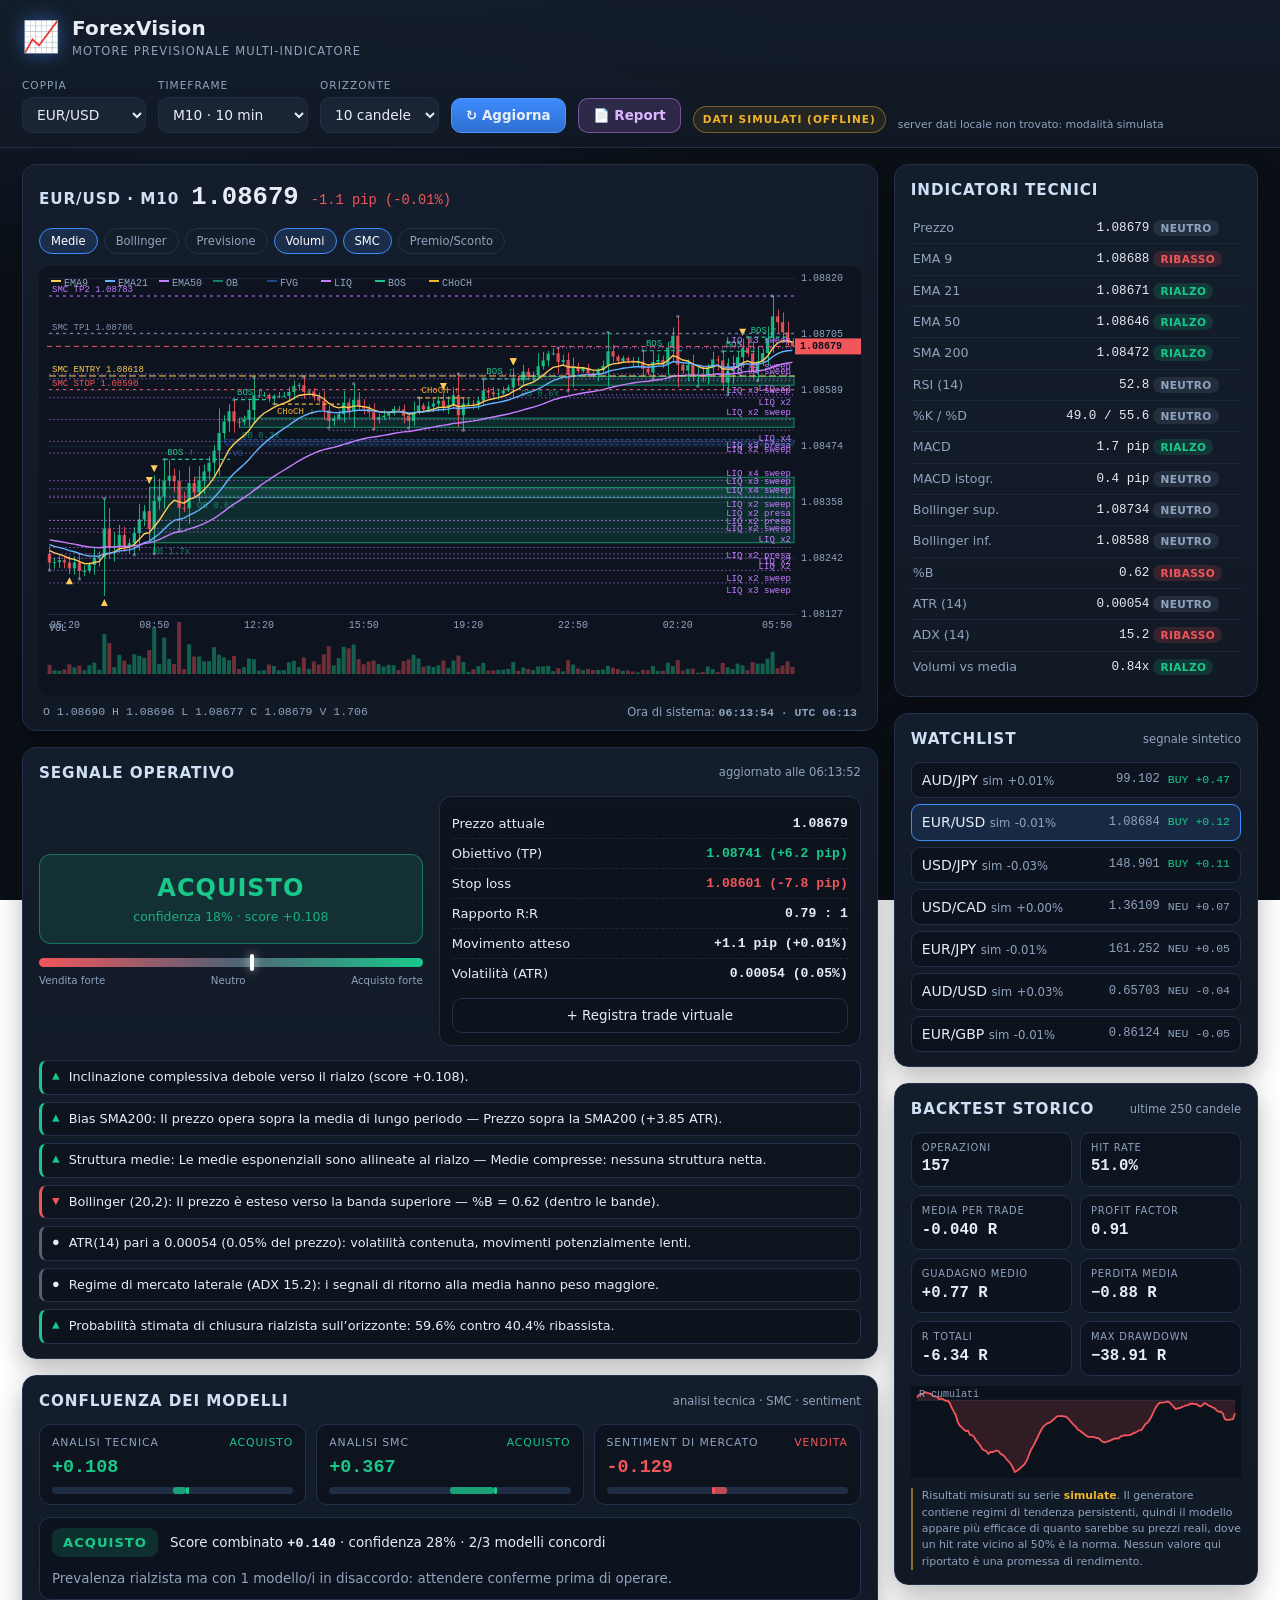
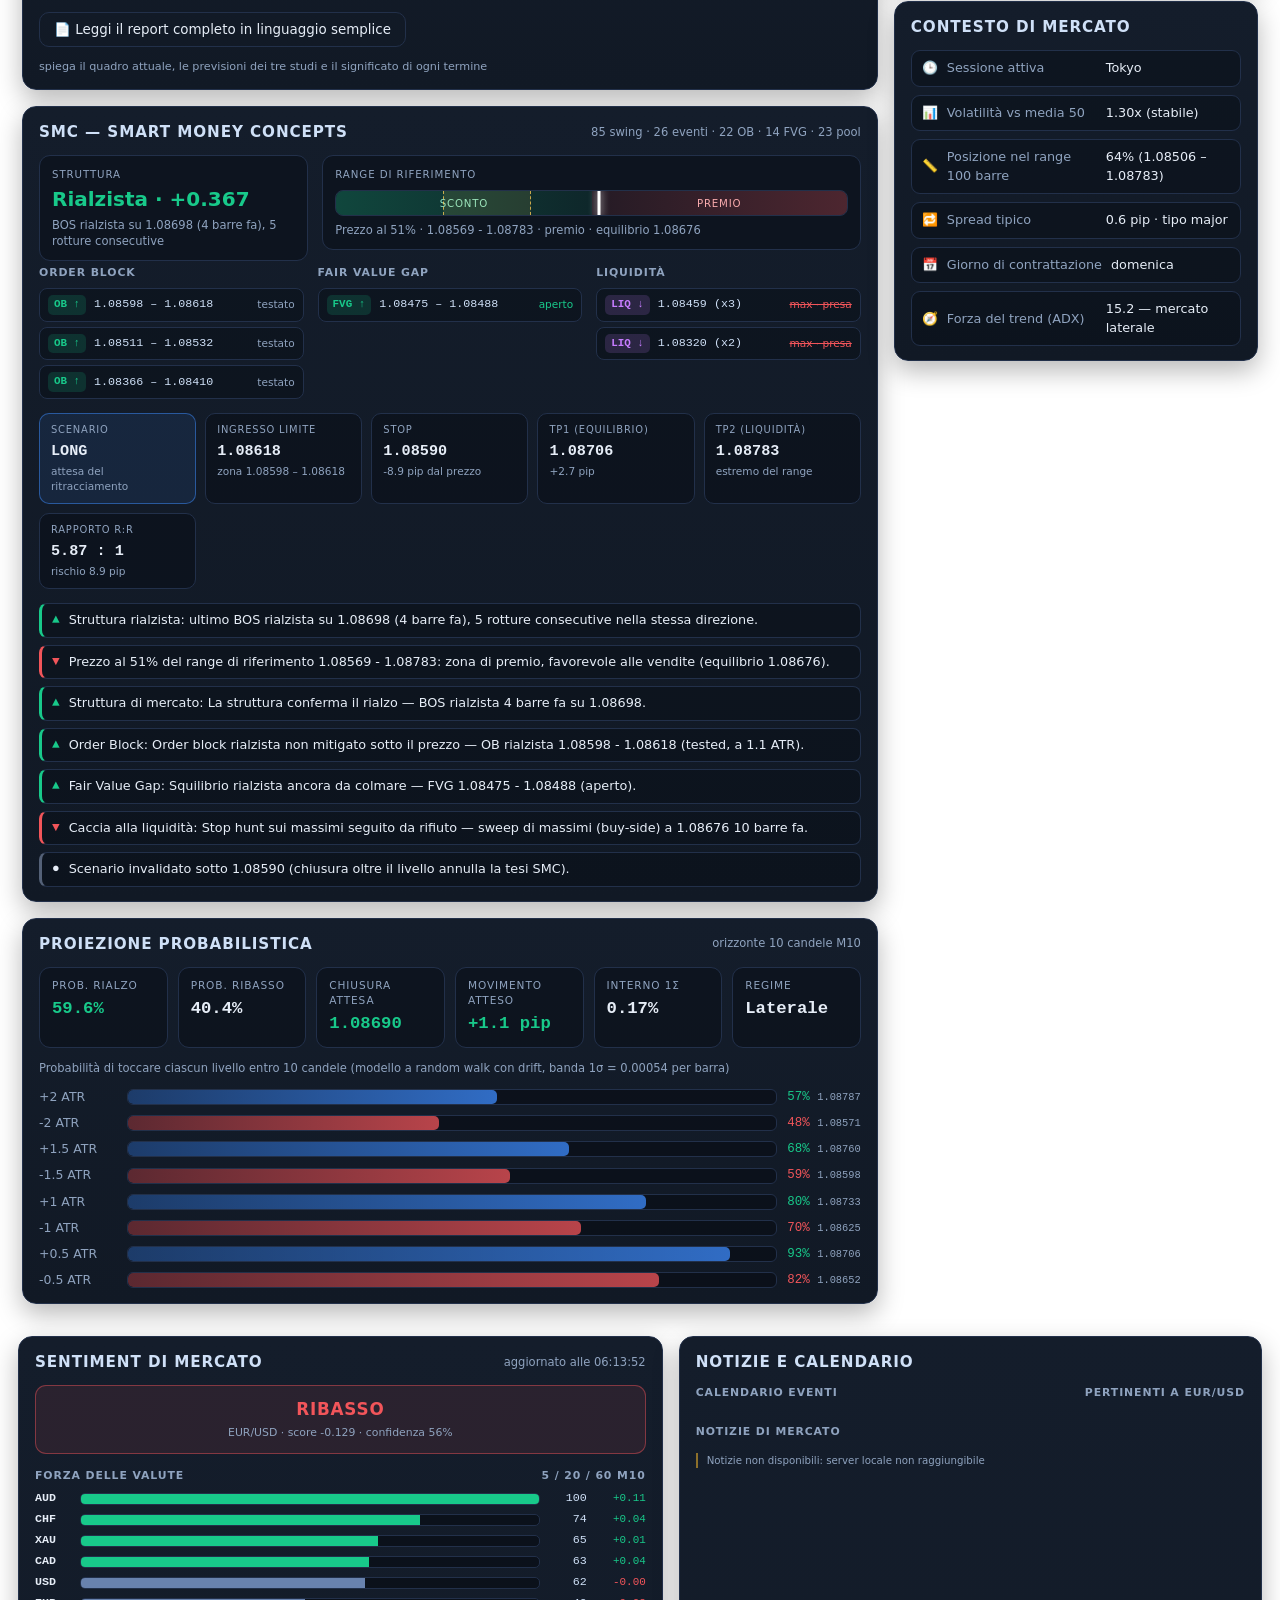
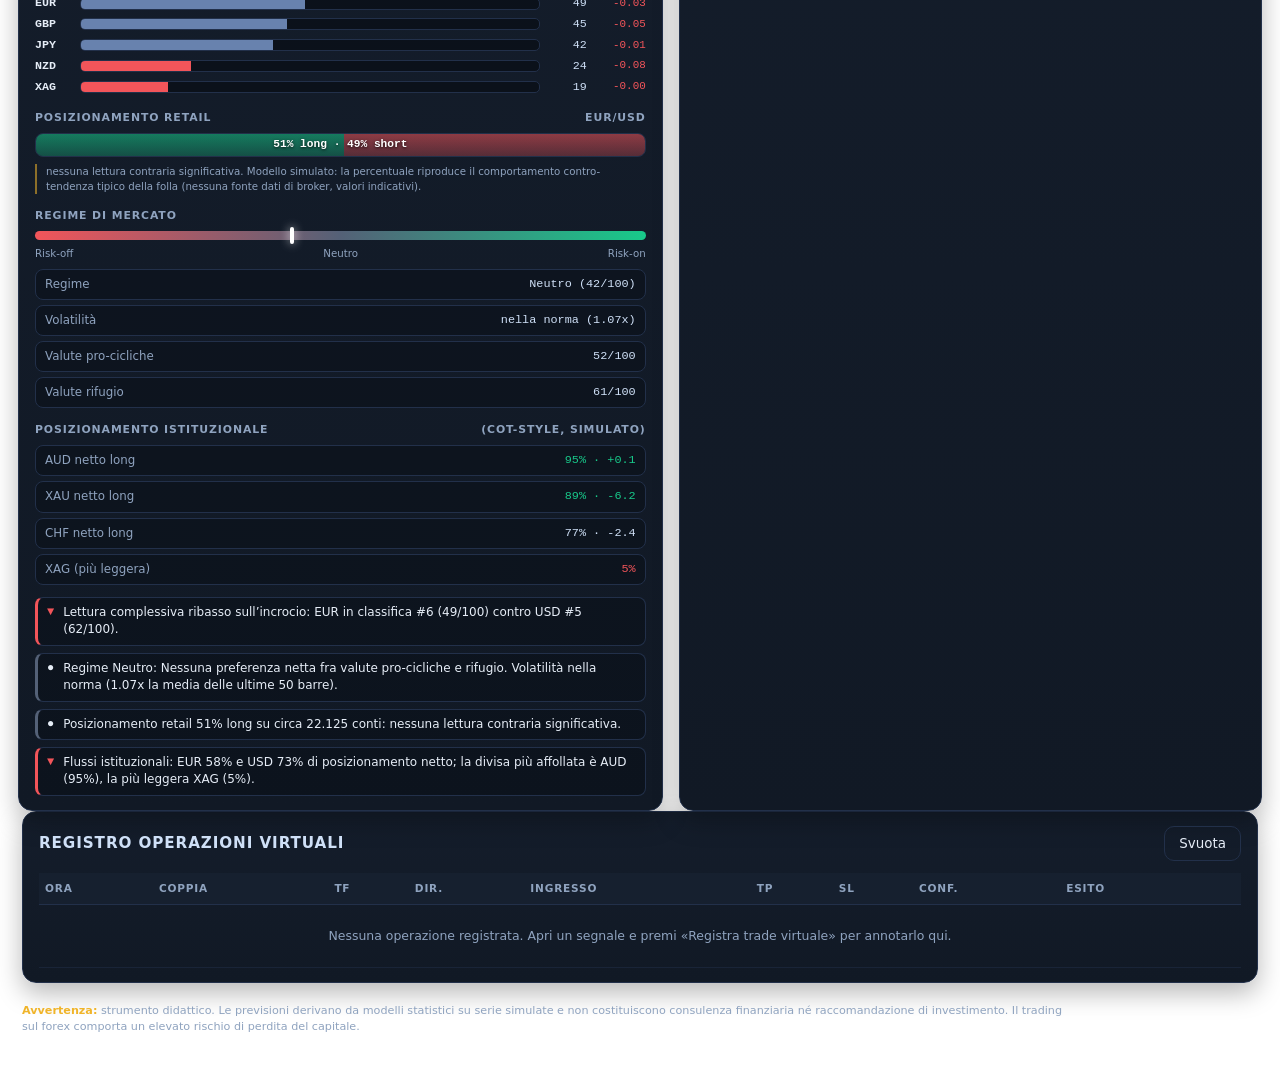
==== commit 0cefc98d: "Dati reali per indicatori, sentiment e notizie; report di verifica - Indicatori: ADX portato allo st" ====
--- a/index.html
+++ b/index.html
@@ -194,48 +194,6 @@
     </div>
 
     <div class="card">
-      <div class="card-head">
-        <h2>Sentiment di mercato</h2>
-        <span class="dim" id="sentStamp"></span>
-      </div>
-
-      <div class="sent-badge" id="sentBadge">
-        <span class="sent-dir">&mdash;</span>
-        <span class="sent-conf">forza relativa &mdash;</span>
-      </div>
-
-      <p class="note small sent-scope" id="sentScope" style="display:none"></p>
-      <label class="note small sent-scope" id="simCtxRow" style="display:none">
-        <input type="checkbox" id="simCtx"> includi nel sentiment anche il contesto simulato (14 strumenti)
-      </label>
-
-      <h3 class="mini-title">Forza delle valute <span class="dim" id="strengthTf"></span></h3>
-      <ul class="strength-list" id="strengthList"></ul>
-
-      <h3 class="mini-title">Posizionamento retail<span class="dim" id="retailPair"></span></h3>
-      <div class="retail-bar" id="retailBar">
-        <span class="retail-long" id="retailLong"></span>
-        <span class="retail-short" id="retailShort"></span>
-        <span class="retail-label" id="retailLabel"></span>
-      </div>
-      <p class="note small" id="retailNote"></p>
-
-      <h3 class="mini-title">Regime di mercato</h3>
-      <div class="risk-row">
-        <div class="gauge-mini">
-          <div class="gauge-bar"><div class="gauge-fill" id="riskFill"></div></div>
-          <div class="gauge-scale"><span>Risk-off</span><span>Neutro</span><span>Risk-on</span></div>
-        </div>
-      </div>
-      <ul class="kpi-list" id="riskList"></ul>
-
-      <h3 class="mini-title">Posizionamento istituzionale <span class="dim">(COT-style, simulato)</span></h3>
-      <ul class="inst-list" id="instList"></ul>
-
-      <ul id="sentReasons" class="reasons compact"></ul>
-    </div>
-
-    <div class="card">
       <div class="card-head"><h2>Watchlist</h2><span class="dim">segnale sintetico</span></div>
       <ul class="watchlist" id="watchlist"></ul>
     </div>
@@ -256,6 +214,67 @@
 
   </aside>
 </main>
+
+<!-- ============ BANDA SENTIMENT + NOTIZIE (affiancate) ============ -->
+<section class="news-band">
+
+  <div class="card">
+    <div class="card-head">
+      <h2>Sentiment di mercato</h2>
+      <span class="dim" id="sentStamp"></span>
+    </div>
+
+    <div class="sent-badge" id="sentBadge">
+      <span class="sent-dir">&mdash;</span>
+      <span class="sent-conf">forza relativa &mdash;</span>
+    </div>
+
+    <p class="note small sent-scope" id="sentScope" style="display:none"></p>
+    <label class="note small sent-scope" id="simCtxRow" style="display:none">
+      <input type="checkbox" id="simCtx"> includi nel sentiment anche il contesto simulato (14 strumenti)
+    </label>
+
+    <h3 class="mini-title">Forza delle valute <span class="dim" id="strengthTf"></span></h3>
+    <ul class="strength-list" id="strengthList"></ul>
+
+    <h3 class="mini-title">Posizionamento retail<span class="dim" id="retailPair"></span></h3>
+    <div class="retail-bar" id="retailBar">
+      <span class="retail-long" id="retailLong"></span>
+      <span class="retail-short" id="retailShort"></span>
+      <span class="retail-label" id="retailLabel"></span>
+    </div>
+    <p class="note small" id="retailNote"></p>
+
+    <h3 class="mini-title">Regime di mercato</h3>
+    <div class="risk-row">
+      <div class="gauge-mini">
+        <div class="gauge-bar"><div class="gauge-fill" id="riskFill"></div></div>
+        <div class="gauge-scale"><span>Risk-off</span><span>Neutro</span><span>Risk-on</span></div>
+      </div>
+    </div>
+    <ul class="kpi-list" id="riskList"></ul>
+
+    <h3 class="mini-title">Posizionamento istituzionale <span class="dim" id="instTitle"></span></h3>
+    <ul class="inst-list" id="instList"></ul>
+
+    <ul id="sentReasons" class="reasons compact"></ul>
+  </div>
+
+  <div class="card news-card">
+    <div class="card-head">
+      <h2>Notizie e calendario</h2>
+      <span class="dim" id="newsStamp"></span>
+    </div>
+
+    <h3 class="mini-title">Calendario eventi <span class="dim">pertinenti a EUR/USD</span></h3>
+    <ul class="calendar-list" id="calendarList"></ul>
+
+    <h3 class="mini-title">Notizie di mercato <span class="dim" id="newsSourceNote"></span></h3>
+    <ul class="news-list" id="newsList"></ul>
+    <p class="note small" id="newsNote" style="display:none"></p>
+  </div>
+
+</section>
 
 <section class="card journal">
   <div class="card-head">
--- a/css/styles.css
+++ b/css/styles.css
@@ -136,8 +136,7 @@
 .plan{background:rgba(9,14,22,.6);border:1px solid var(--line);border-radius:12px;padding:12px}
 .plan-row{display:flex;justify-content:space-between;gap:10px;padding:5px 0;font-size:.82rem;border-bottom:1px dashed rgba(34,48,74,.7)}
 .plan-row:last-of-type{border-bottom:0}
-.reasons{list-style:none;margin:14px 0 0;padding:0;display:grid;gap:7px}
-.reasons li{
+.reasons{list-style:none;margin:14px 0 0;padding:0;display:grid;gap:7px}.reasons li{
   display:flex;gap:9px;align-items:flex-start;font-size:.8rem;
   background:rgba(9,14,22,.5);border:1px solid var(--line);border-left-width:3px;border-radius:8px;padding:7px 10px;
 }
@@ -227,6 +226,8 @@
 .conf-item{background:rgba(9,14,22,.55);border:1px solid var(--line);border-radius:11px;padding:10px 12px}
 .conf-item .name{font-size:.68rem;text-transform:uppercase;letter-spacing:.9px;color:var(--dim);display:flex;justify-content:space-between}
 .conf-item .val{font-family:var(--mono);font-size:1.15rem;font-weight:700;margin:4px 0 6px}
+.conf-item.excluded{opacity:.62}
+.conf-note{font-size:.66rem;line-height:1.35;color:var(--dim);margin-top:7px;border-top:1px dashed var(--line);padding-top:5px}
 .conf-bar{height:7px;border-radius:99px;background:rgba(34,48,74,.9);position:relative;overflow:hidden}
 .conf-bar i{position:absolute;top:0;bottom:0;width:3px;background:currentColor;border-radius:2px}
 .conf-bar b{position:absolute;top:0;bottom:0;border-radius:3px;opacity:.75}
@@ -373,6 +374,51 @@
 .rep-glossary dt{font-weight:700;color:#dcb6ff;font-size:.82rem;margin-top:11px}
 .rep-glossary dd{margin:3px 0 0;font-size:.82rem;line-height:1.68;color:#b9c9de;max-width:78ch}
 
+/* ---------- banda sentiment + notizie affiancate ---------- */
+.news-band{
+  display:grid;grid-template-columns:minmax(340px,1.05fr) minmax(320px,.95fr);
+  gap:16px;margin:16px auto 0;padding:0 18px;max-width:1560px
+}
+@media(max-width:1150px){.news-band{grid-template-columns:1fr}}
+.news-card .mini-title{margin-top:16px}
+.news-card .mini-title:first-of-type{margin-top:4px}
+
+/* calendario eventi */
+.calendar-list{list-style:none;margin:0;padding:0;display:grid;gap:5px;
+  max-height:250px;overflow-y:auto;font-size:.76rem}
+.calendar-list li{
+  display:grid;grid-template-columns:auto 34px 1fr auto;gap:8px;align-items:center;
+  padding:5px 8px;background:rgba(255,255,255,.02);border:1px solid rgba(255,255,255,.05);
+  border-radius:5px}
+.calendar-list li.past{opacity:.45}
+.calendar-list li.next{border-left:3px solid #d9a34a}
+.calendar-list .impact{
+  font-family:var(--mono);font-size:.66rem;font-weight:700;text-align:center;
+  padding:2px 6px;border-radius:3px}
+.calendar-list .impact.high{background:rgba(224,90,90,.25);color:#ff9d9d}
+.calendar-list .impact.med{background:rgba(217,163,74,.22);color:#e8c47d}
+.calendar-list .impact.low{background:rgba(120,140,170,.18);color:#9fb1c9}
+.calendar-list .ccy{font-family:var(--mono);color:var(--dim)}
+.calendar-list .when{font-family:var(--mono);color:#8ea3bd;text-align:right}
+.calendar-list .count{color:#d9a34a;font-weight:700}
+
+/* notizie */
+.news-list{list-style:none;margin:0;padding:0;display:grid;gap:5px;
+  max-height:340px;overflow-y:auto;font-size:.76rem}
+.news-list li{
+  display:grid;grid-template-columns:auto auto 1fr;gap:8px;align-items:baseline;
+  padding:6px 8px;background:rgba(255,255,255,.02);border:1px solid rgba(255,255,255,.05);
+  border-radius:5px}
+.news-list li.relevant{border-left:3px solid #5a8fd0}
+.news-list .nsrc{
+  font-family:var(--mono);font-size:.64rem;color:#9fb1c9;background:rgba(120,140,170,.15);
+  padding:2px 5px;border-radius:3px;white-space:nowrap}
+.news-list .nsrc.bank{background:rgba(90,143,208,.25);color:#a9c9ef}
+.news-list .ntime{font-family:var(--mono);font-size:.66rem;color:var(--dim)}
+.news-list a{color:#cdd8e6;text-decoration:none}
+.news-list a:hover{color:#fff;text-decoration:underline}
+.news-list .flag{font-size:.62rem;color:#5a8fd0;font-weight:700}
+
 /* Stampa: si stampa soltanto il report, in bianco e nero leggibile */
 @media print{
   body{background:#fff;color:#000;padding:0}
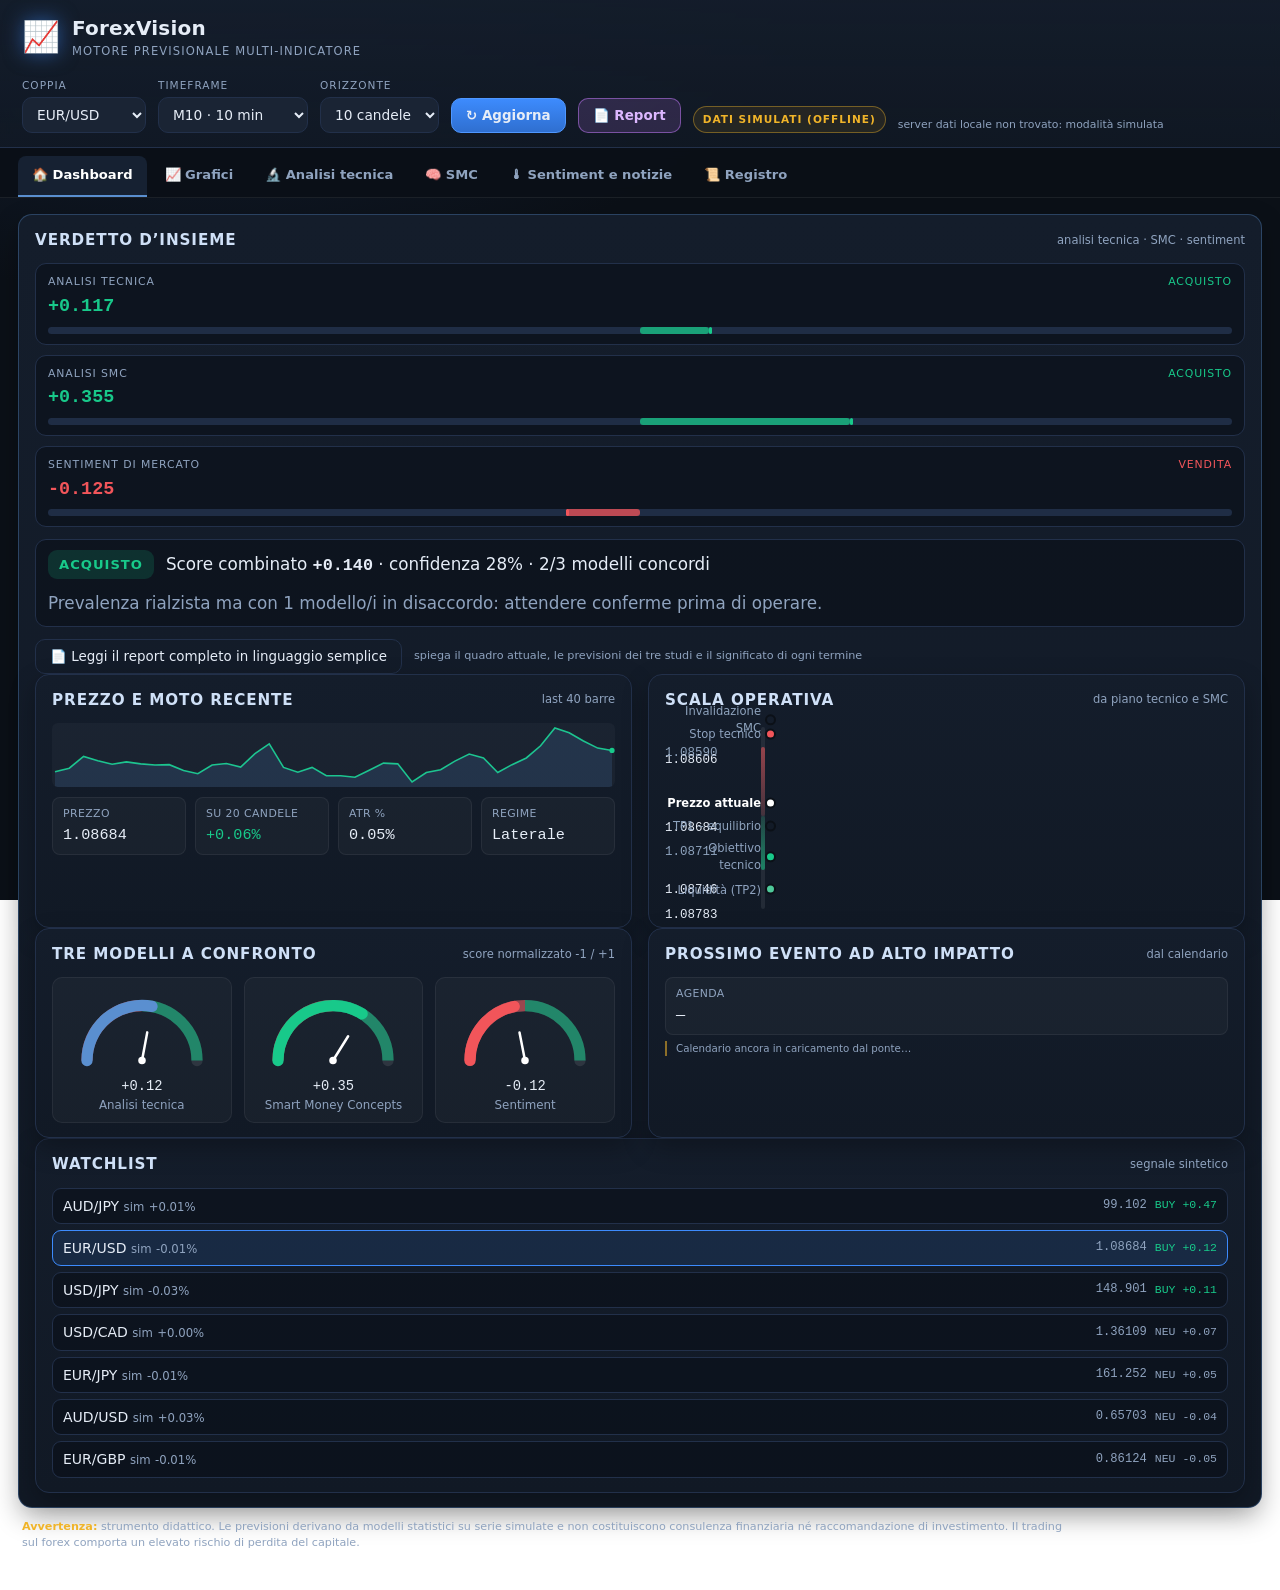
==== commit b86aa8b9: "Interfaccia riorganizzata: 6 aree a tab e indicatori in gauge grafiche - Navigazione a tab sticky (D" ====
--- a/index.html
+++ b/index.html
@@ -53,9 +53,67 @@
   </div>
 </header>
 
-<main class="layout">
-
-  <!-- ============ COLONNA CENTRALE ============ -->
+<main class="tabs-host">
+
+<nav class="tabbar" id="tabbar">
+  <button class="tab active" data-panel="tab-dash">&#127968; Dashboard</button>
+  <button class="tab" data-panel="tab-grafici">&#128200; Grafici</button>
+  <button class="tab" data-panel="tab-tecnica">&#128300; Analisi tecnica</button>
+  <button class="tab" data-panel="tab-smc">&#129504; SMC</button>
+  <button class="tab" data-panel="tab-notizie">&#127777; Sentiment e notizie</button>
+  <button class="tab" data-panel="tab-registro">&#128220; Registro</button>
+</nav>
+
+<!-- ===================== TAB DASHBOARD ===================== -->
+<section class="tab-panel active" id="tab-dash">
+
+    <div class="card verdict-hero">
+      <div class="card-head">
+        <h2>Verdetto d’insieme</h2>
+        <span class="dim" id="confStamp">tecnico &middot; SMC &middot; sentiment</span>
+      </div>
+      <div class="conf-grid" id="confGrid"></div>
+      <div id="confVerdict" class="conf-verdict"></div>
+      <div class="conf-cta">
+        <button id="confReportBtn" class="btn btn-ghost">&#128196; Leggi il report completo in linguaggio semplice</button>
+        <span class="dim">spiega il quadro attuale, le previsioni dei tre studi e il significato di ogni termine</span>
+      </div>
+    
+
+  <div class="dash-duo">
+    <div class="card">
+      <div class="card-head"><h2>Prezzo e moto recente</h2><span class="dim" id="dashSparkStamp">last 40 barre</span></div>
+      <canvas id="dashSpark" class="macd-strip" style="height:64px"></canvas>
+      <div class="kpi-row" id="dashPriceKpi"></div>
+    </div>
+    <div class="card">
+      <div class="card-head"><h2>Scala operativa</h2><span class="dim">da piano tecnico e SMC</span></div>
+      <div class="ladder" id="dashLadder"></div>
+    </div>
+  </div>
+
+  <div class="dash-duo">
+    <div class="card">
+      <div class="card-head"><h2>Tre modelli a confronto</h2><span class="dim">score normalizzato -1 / +1</span></div>
+      <div class="gauge-grid" id="dashDials"></div>
+    </div>
+    <div class="card">
+      <div class="card-head"><h2>Prossimo evento ad alto impatto</h2><span class="dim">dal calendario</span></div>
+      <div id="dashEvent" class="kpi-row"></div>
+      <p class="note small" id="dashEventNote" style="display:none"></p>
+    </div>
+  </div>
+
+    <div class="card">
+      <div class="card-head"><h2>Watchlist</h2><span class="dim">segnale sintetico</span></div>
+      <ul class="watchlist" id="watchlist"></ul>
+    </div>
+
+</section>
+
+<!-- ===================== TAB GRAFICI ===================== -->
+<section class="tab-panel" id="tab-grafici">
+<div class="layout">
   <section class="col-main">
 
     <div class="card chart-card">
@@ -83,6 +141,46 @@
         <span class="dim">Ora di sistema: <b id="clock" class="mono"></b></span>
       </div>
     </div>
+
+    <div class="card">
+      <div class="card-head">
+        <h2>Proiezione probabilistica</h2>
+        <span class="dim" id="fcHorizonLabel"></span>
+      </div>
+      <div class="fc-summary" id="fcSummary"></div>
+      <div class="fc-levels" id="fcLevels"></div>
+    </div>
+
+  </section>
+  <aside class="col-side">
+
+    <div class="card">
+      <div class="card-head"><h2>Backtest storico</h2><span class="dim">ultime 250 candele</span></div>
+      <div class="stats" id="btStats"></div>
+      <canvas id="equity" class="equity-canvas"></canvas>
+      <p class="note">Risultati misurati su serie <b>simulate</b>. Il generatore contiene regimi di
+        tendenza persistenti, quindi il modello appare pi&ugrave; efficace di quanto sarebbe su prezzi reali,
+        dove un hit rate vicino al 50% &egrave; la norma. Nessun valore qui riportato &egrave; una promessa di rendimento.</p>
+    </div>
+
+    <div class="card">
+      <div class="card-head"><h2>Contesto di mercato</h2></div>
+      <ul class="context" id="contextList"></ul>
+    </div>
+
+    <div class="card">
+      <div class="card-head"><h2>Contesto di mercato</h2></div>
+      <ul class="context" id="contextList"></ul>
+    </div>
+
+  </aside>
+</div>
+</section>
+
+<!-- ===================== TAB ANALISI TECNICA ===================== -->
+<section class="tab-panel" id="tab-tecnica">
+<div class="layout">
+  <section class="col-main">
 
     <div class="card">
       <div class="card-head">
@@ -116,18 +214,25 @@
       <ul id="reasonList" class="reasons"></ul>
     </div>
 
-    <div class="card">
-      <div class="card-head">
-        <h2>Confluenza dei modelli</h2>
-        <span class="dim" id="confStamp">tecnico &middot; SMC &middot; sentiment</span>
-      </div>
-      <div class="conf-grid" id="confGrid"></div>
-      <div id="confVerdict" class="conf-verdict"></div>
-      <div class="conf-cta">
-        <button id="confReportBtn" class="btn btn-ghost">&#128196; Leggi il report completo in linguaggio semplice</button>
-        <span class="dim">spiega il quadro attuale, le previsioni dei tre studi e il significato di ogni termine</span>
-      </div>
-    </div>
+  </section>
+  <aside class="col-side">
+
+    <div class="card">
+      <div class="card-head"><h2>Indicatori tecnici</h2></div>
+      <div class="gauge-grid" id="indBlock"></div>
+      <details class="ind-detail"><summary>dettaglio numerico</summary>
+      <table class="ind-table" id="indTable">
+        <tbody></tbody>
+      </table>
+      </details>
+    </div>
+
+  </aside>
+</div>
+</section>
+
+<!-- ===================== TAB SMC ===================== -->
+<section class="tab-panel" id="tab-smc">
 
     <div class="card">
       <div class="card-head">
@@ -168,55 +273,30 @@
         </div>
       </div>
 
+      <div class="dash-duo">
+        <div>
+          <h3 class="mini-title">Mappa della liquidit&agrave;</h3>
+          <div class="liq-map" id="liqMap"></div>
+        </div>
+        <div>
+          <h3 class="mini-title">Scala operativa <span class="dim">entry, stop, obiettivi</span></h3>
+          <div class="ladder" id="smcLadder"></div>
+        </div>
+      </div>
+
+      <h3 class="mini-title">Eventi di struttura <span class="dim">finestra di 50 barre</span></h3>
+      <div class="struct-timeline" id="structTimeline"></div>
+
       <div class="smc-plan" id="smcPlan"></div>
       <ul id="smcReasons" class="reasons"></ul>
     </div>
 
-    <div class="card">
-      <div class="card-head">
-        <h2>Proiezione probabilistica</h2>
-        <span class="dim" id="fcHorizonLabel"></span>
-      </div>
-      <div class="fc-summary" id="fcSummary"></div>
-      <div class="fc-levels" id="fcLevels"></div>
-    </div>
-
-  </section>
-
-  <!-- ============ COLONNA LATERALE ============ -->
-  <aside class="col-side">
-
-    <div class="card">
-      <div class="card-head"><h2>Indicatori tecnici</h2></div>
-      <table class="ind-table" id="indTable">
-        <tbody></tbody>
-      </table>
-    </div>
-
-    <div class="card">
-      <div class="card-head"><h2>Watchlist</h2><span class="dim">segnale sintetico</span></div>
-      <ul class="watchlist" id="watchlist"></ul>
-    </div>
-
-    <div class="card">
-      <div class="card-head"><h2>Backtest storico</h2><span class="dim">ultime 250 candele</span></div>
-      <div class="stats" id="btStats"></div>
-      <canvas id="equity" class="equity-canvas"></canvas>
-      <p class="note">Risultati misurati su serie <b>simulate</b>. Il generatore contiene regimi di
-        tendenza persistenti, quindi il modello appare pi&ugrave; efficace di quanto sarebbe su prezzi reali,
-        dove un hit rate vicino al 50% &egrave; la norma. Nessun valore qui riportato &egrave; una promessa di rendimento.</p>
-    </div>
-
-    <div class="card">
-      <div class="card-head"><h2>Contesto di mercato</h2></div>
-      <ul class="context" id="contextList"></ul>
-    </div>
-
-  </aside>
-</main>
-
-<!-- ============ BANDA SENTIMENT + NOTIZIE (affiancate) ============ -->
-<section class="news-band">
+</section>
+
+<!-- ===================== TAB SENTIMENT E NOTIZIE ===================== -->
+<section class="tab-panel" id="tab-notizie">
+<div class="news-band">
+
 
   <div class="card">
     <div class="card-head">
@@ -274,7 +354,13 @@
     <p class="note small" id="newsNote" style="display:none"></p>
   </div>
 
-</section>
+
+
+</div>
+</section>
+
+<!-- ===================== TAB REGISTRO ===================== -->
+<section class="tab-panel" id="tab-registro">
 
 <section class="card journal">
   <div class="card-head">
@@ -296,6 +382,9 @@
     </table>
   </div>
 </section>
+
+</section>
+</main>
 
 <footer class="foot">
   <p><b>Avvertenza:</b> strumento didattico. Le previsioni derivano da modelli statistici su serie
@@ -338,6 +427,7 @@
 <script src="js/report.js"></script>
 <script src="js/feed.js"></script>
 <script src="js/chart.js"></script>
+<script src="js/ui.js"></script>
 <script src="js/app.js"></script>
 </body>
 </html>
--- a/css/styles.css
+++ b/css/styles.css
@@ -419,6 +419,137 @@
 .news-list a:hover{color:#fff;text-decoration:underline}
 .news-list .flag{font-size:.62rem;color:#5a8fd0;font-weight:700}
 
+/* ---------- navigazione a tab (raggruppamento card) ---------- */
+.tabs-host{max-width:1560px;margin:0 auto;padding:0 18px}
+.tabbar{
+  position:sticky;top:0;z-index:30;display:flex;gap:4px;flex-wrap:wrap;
+  background:rgba(11,16,23,.96);backdrop-filter:blur(6px);
+  border-bottom:1px solid rgba(255,255,255,.07);
+  margin:0 -18px;padding:8px 18px 0}
+.tabbar .tab{
+  appearance:none;border:0;background:transparent;color:#8fa3bf;cursor:pointer;
+  font:inherit;font-size:.82rem;font-weight:600;padding:9px 14px 11px;
+  border-radius:8px 8px 0 0;border-bottom:2px solid transparent}
+.tabbar .tab:hover{color:#dfe9f5;background:rgba(255,255,255,.04)}
+.tabbar .tab.active{color:#fff;background:rgba(90,143,208,.14);border-bottom-color:#5a8fd0}
+.tab-panel{display:none;padding-top:16px;flex-direction:column;gap:16px}
+.tab-panel.active{display:flex}
+.tab-panel .layout,.tab-panel .news-band,.tab-panel .news-band{margin:0;padding:0;max-width:none}
+
+/* righe del dashboard */
+.dash-duo,.duo{display:grid;grid-template-columns:minmax(0,1fr) minmax(0,1fr);gap:16px}
+.tripletta{display:grid;grid-template-columns:repeat(auto-fit,minmax(170px,1fr));gap:16px}
+@media(max-width:900px){.dash-duo,.duo{grid-template-columns:1fr}}
+.verdict-hero{border-color:rgba(90,143,208,.35)}
+.verdict-hero .conf-verdict{font-size:1.05rem}
+.verdict-hero .conf-grid{grid-template-columns:1fr}
+
+/* kpi minimi */
+.kpi-row{display:grid;grid-template-columns:repeat(auto-fit,minmax(110px,1fr));gap:9px;margin-top:10px}
+.kpi{
+  background:rgba(255,255,255,.03);border:1px solid rgba(255,255,255,.06);
+  border-radius:8px;padding:8px 10px}
+.kpi .k{font-size:.68rem;color:var(--dim);text-transform:uppercase;letter-spacing:.4px}
+.kpi .v{font-family:var(--mono);font-size:.95rem;margin-top:2px}
+.kpi .v.pos{color:var(--up)}.kpi .v.neg{color:var(--down)}
+
+/* scala lineare a zone (rimacchiata via app.js) */
+.meter{position:relative;height:10px;border-radius:5px;overflow:hidden;
+  background:rgba(255,255,255,.06)}
+.meter .meter-fill{position:absolute;top:0;bottom:0;left:0}
+.meter .meter-center{position:absolute;top:-2px;bottom:-2px;left:50%;width:2px;background:rgba(255,255,255,.35)}
+.meter-zone{height:12px;border-radius:5px;overflow:hidden;display:flex}
+.meter-zone i{display:block;height:100%}
+
+/* dial a semicerchio (SVG generato ui.js) */
+.gauge-grid{
+  display:grid;grid-template-columns:repeat(auto-fill,minmax(158px,1fr));
+  gap:12px}
+.gauge-tile{
+  background:rgba(255,255,255,.03);border:1px solid rgba(255,255,255,.06);
+  border-radius:10px;padding:10px 8px 8px;text-align:center}
+.gauge-tile .gt-v{font-family:var(--mono);font-size:.86rem;margin-top:2px}
+.gauge-tile .gt-l{font-size:.74rem;color:var(--dim)}
+.gauge-tile svg{width:100%;max-width:150px;height:auto;display:block;margin:0 auto}
+.gauge-tile .tag{display:inline-block;font-size:.68rem;font-weight:700;
+  padding:2px 8px;border-radius:9px}
+.gauge-tile .tag.pos{background:rgba(24,201,138,.18);color:#5fe3b3}
+.gauge-tile .tag.neg{background:rgba(242,85,90,.18);color:#ff9d9d}
+.gauge-tile .tag.neu{background:rgba(120,140,170,.16);color:#9fb1c9}
+.tag{display:inline-block;font-size:.68rem;font-weight:700;padding:2px 8px;border-radius:9px}
+.tag.pos{background:rgba(24,201,138,.18);color:#5fe3b3}
+.tag.neg{background:rgba(242,85,90,.18);color:#ff9d9d}
+.tag.neu{background:rgba(120,140,170,.16);color:#9fb1c9}
+
+/* pila EMA: prezzo sopra/sotto e medie */
+.ema-stack{display:grid;gap:5px;text-align:left}
+.ema-row{display:grid;grid-template-columns:56px 1fr 64px 74px;gap:6px;align-items:center;
+  font-size:.74rem;font-family:var(--mono)}
+.ema-row .bar{height:7px;border-radius:3px;background:rgba(255,255,255,.06);position:relative}
+.ema-row .bar i{position:absolute;top:0;height:100%;border-radius:3px}
+.ema-row .s{font-size:.66rem;text-align:right}
+.ema-row.up .bar i{background:linear-gradient(90deg,rgba(24,201,138,.5),rgba(24,201,138,.85))}
+.ema-row.dn .bar i{background:linear-gradient(90deg,rgba(242,85,90,.5),rgba(242,85,90,.85))}
+
+/* istogramma MACD miniature */
+.macd-strip{width:100%;height:56px;display:block;border-radius:6px;
+  background:rgba(255,255,255,.03)}
+
+/* ladder entry / stop / obiettivi */
+.ladder{position:relative;min-height:190px;padding:4px 0 4px 4px}
+.ladder .rail{position:absolute;left:96px;top:4px;bottom:4px;width:4px;border-radius:2px;
+  background:rgba(255,255,255,.08)}
+.ladder .stop-zone{position:absolute;left:96px;width:4px;border-radius:2px;
+  background:linear-gradient(180deg,rgba(242,85,90,.55),rgba(242,85,90,.15))}
+.ladder .gain-zone{position:absolute;left:96px;width:4px;border-radius:2px;
+  background:linear-gradient(0deg,rgba(24,201,138,.55),rgba(24,201,138,.15))}
+.ladder .step{position:absolute;display:grid;grid-template-columns:96px 1fr;gap:8px;
+  align-items:center;transform:translateY(-50%);left:0}
+.ladder .step .s-lab{font-size:.72rem;text-align:right;color:var(--dim)}
+.ladder .step .s-dot{width:11px;height:11px;border-radius:50%;margin-left:-4px;
+  border:2px solid #0b1017}
+.ladder .step .s-price{font-family:var(--mono);font-size:.78rem}
+.ladder .step.entry .s-lab{color:#fff;font-weight:700}
+.ladder .step.entry .s-dot{background:#fff}
+.ladder .step.tp .s-dot{background:var(--up)}
+.ladder .step.tp2 .s-dot{background:#4ec99a}
+.ladder .step.sl .s-dot{background:var(--down)}
+.ladder .step.extra .s-lab,.ladder .step.extra .s-price{color:#8ea3bd}
+
+/* mappa della liquidita */
+.liq-map{display:grid;gap:5px;font-size:.74rem}
+.liq-row{display:grid;grid-template-columns:70px 1fr 120px;gap:8px;align-items:center;
+  font-family:var(--mono)}
+.liq-row .d{color:var(--dim);text-align:right}
+.liq-row .b{height:8px;border-radius:4px;background:rgba(255,255,255,.05);position:relative;overflow:hidden}
+.liq-row .b i{position:absolute;top:0;bottom:0;border-radius:4px}
+.liq-row.up .b i{left:50%;background:linear-gradient(90deg,rgba(90,143,208,.8),rgba(90,143,208,.35))}
+.liq-row.dn .b i{right:50%;background:linear-gradient(270deg,rgba(90,143,208,.8),rgba(90,143,208,.35))}
+.liq-row .b i.taken{background:rgba(120,140,170,.7)}
+.liq-row .b i.swept{background:linear-gradient(90deg,rgba(217,163,74,.9),rgba(217,163,74,.4))}
+.liq-row .lv{text-align:left;display:grid}
+.liq-row .lv small{color:var(--dim)}
+.liq-price-line{position:relative;margin:2px 0;border-top:1px dashed rgba(255,255,255,.4);
+  text-align:left;font-family:var(--mono);font-size:.7rem;color:#fff;padding-top:2px}
+
+/* timeline eventi di struttura (finestra barre) */
+.struct-timeline{position:relative;height:46px;margin:6px 0 2px;
+  border-bottom:1px solid rgba(255,255,255,.15)}
+.struct-timeline .axl{position:absolute;left:0;right:0;bottom:-9px;display:flex;
+  justify-content:space-between;font-size:.62rem;color:var(--dim);font-family:var(--mono)}
+.struct-timeline .ev{position:absolute;bottom:10px;width:12px;height:12px;border-radius:50%;
+  transform:translateX(-50%)}
+.struct-timeline .ev.bos{background:#5a8fd0}
+.struct-timeline .ev.choch{background:#d9a34a}
+.struct-timeline .ev.bear{background:#b060ff}
+.struct-timeline .ev .tt{font-size:.6rem;color:var(--dim);font-family:var(--mono);
+  position:absolute;top:-14px;left:50%;transform:translateX(-50%);white-space:nowrap}
+
+/* dettaglio numerico ripiegato */
+.ind-detail{margin-top:10px}
+.ind-detail summary{cursor:pointer;font-size:.74rem;color:var(--dim)}
+.ind-detail summary:hover{color:#dfe9f5}
+
 /* Stampa: si stampa soltanto il report, in bianco e nero leggibile */
 @media print{
   body{background:#fff;color:#000;padding:0}
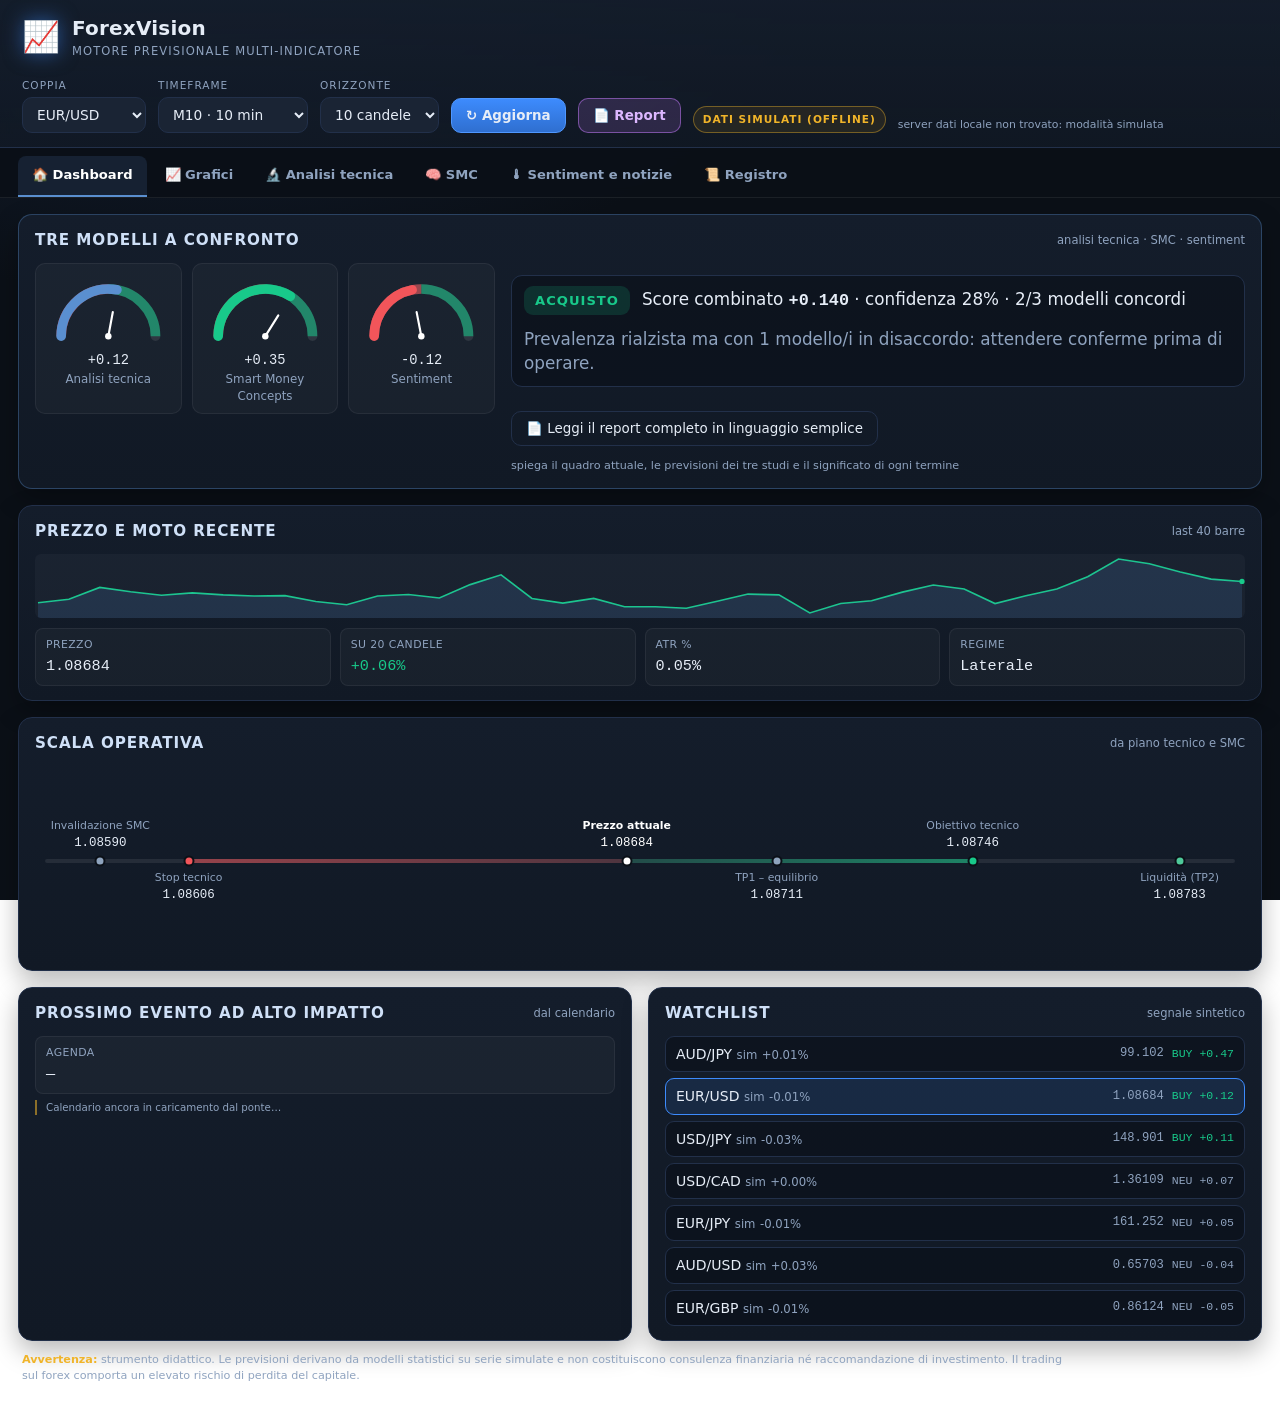
==== commit 8cb2624e: "Dashboard: verdetto fuso nei dial dei tre modelli e scala orizzontale - La card "Verdetto d'insieme"" ====
--- a/index.html
+++ b/index.html
@@ -69,18 +69,25 @@
 
     <div class="card verdict-hero">
       <div class="card-head">
-        <h2>Verdetto d’insieme</h2>
+        <h2>Tre modelli a confronto</h2>
         <span class="dim" id="confStamp">tecnico &middot; SMC &middot; sentiment</span>
       </div>
-      <div class="conf-grid" id="confGrid"></div>
-      <div id="confVerdict" class="conf-verdict"></div>
-      <div class="conf-cta">
-        <button id="confReportBtn" class="btn btn-ghost">&#128196; Leggi il report completo in linguaggio semplice</button>
-        <span class="dim">spiega il quadro attuale, le previsioni dei tre studi e il significato di ogni termine</span>
-      </div>
-    
-
-  <div class="dash-duo">
+
+      <div class="verdict-split">
+        <div class="gauge-grid" id="dashDials"></div>
+        <div class="verdict-caption">
+          <div id="confVerdict" class="conf-verdict"></div>
+
+          <div class="conf-grid" id="confGrid" style="display:none"></div>
+
+          <div class="conf-cta">
+            <button id="confReportBtn" class="btn btn-ghost">&#128196; Leggi il report completo in linguaggio semplice</button>
+            <span class="dim">spiega il quadro attuale, le previsioni dei tre studi e il significato di ogni termine</span>
+          </div>
+        </div>
+      </div>
+    </div>
+
     <div class="card">
       <div class="card-head"><h2>Prezzo e moto recente</h2><span class="dim" id="dashSparkStamp">last 40 barre</span></div>
       <canvas id="dashSpark" class="macd-strip" style="height:64px"></canvas>
@@ -90,24 +97,22 @@
       <div class="card-head"><h2>Scala operativa</h2><span class="dim">da piano tecnico e SMC</span></div>
       <div class="ladder" id="dashLadder"></div>
     </div>
-  </div>
-
-  <div class="dash-duo">
-    <div class="card">
-      <div class="card-head"><h2>Tre modelli a confronto</h2><span class="dim">score normalizzato -1 / +1</span></div>
-      <div class="gauge-grid" id="dashDials"></div>
-    </div>
+
+<div class="dash-duo">
+
     <div class="card">
       <div class="card-head"><h2>Prossimo evento ad alto impatto</h2><span class="dim">dal calendario</span></div>
       <div id="dashEvent" class="kpi-row"></div>
       <p class="note small" id="dashEventNote" style="display:none"></p>
     </div>
-  </div>
 
     <div class="card">
       <div class="card-head"><h2>Watchlist</h2><span class="dim">segnale sintetico</span></div>
       <ul class="watchlist" id="watchlist"></ul>
     </div>
+
+</div>
+
 
 </section>
 
--- a/css/styles.css
+++ b/css/styles.css
@@ -550,6 +550,37 @@
 .ind-detail summary{cursor:pointer;font-size:.74rem;color:var(--dim)}
 .ind-detail summary:hover{color:#dfe9f5}
 
+/* ladder orizzontale (dashboard) */
+.ladder.h-l{height:150px;padding:0 6px}
+.ladder.h-l .rail{left:10px;right:10px;top:50%;bottom:auto;width:auto;height:4px;
+  transform:translateY(-50%)}
+.ladder.h-l .stop-zone,.ladder.h-l .gain-zone{width:auto;height:4px;
+  top:50%;transform:translateY(-50%)}
+.ladder.h-l .stop-zone{background:linear-gradient(90deg,rgba(242,85,90,.55),rgba(242,85,90,.2))}
+.ladder.h-l .gain-zone{background:linear-gradient(90deg,rgba(24,201,138,.2),rgba(24,201,138,.55))}
+.ladder.h-l .h-dot{position:absolute;top:50%;width:11px;height:11px;border-radius:50%;
+  transform:translate(-50%,-50%);border:2px solid #0b1017;z-index:2}
+.ladder.h-l .h-dot.entry{background:#fff}
+.ladder.h-l .h-dot.tp{background:var(--up)}
+.ladder.h-l .h-dot.tp2{background:#4ec99a}
+.ladder.h-l .h-dot.sl{background:var(--down)}
+.ladder.h-l .h-dot.extra{background:#8ea3bd}
+.ladder.h-l .h-lab{position:absolute;transform:translateX(-50%);display:grid;
+  justify-items:center;gap:0;text-align:center;white-space:nowrap;z-index:1}
+.ladder.h-l .h-lab .s-lab{font-size:.68rem;color:var(--dim)}
+.ladder.h-l .h-lab .s-price{font-family:var(--mono);font-size:.78rem}
+.ladder.h-l .h-lab.entry .s-lab{color:#fff;font-weight:700}
+.ladder.h-l .h-lab.entry .s-price{color:#fff}
+.ladder.h-l .h-lab.hi{bottom:calc(50% + 9px)}
+.ladder.h-l .h-lab.lo{top:calc(50% + 9px)}
+
+/* card verdetto fusa: dial a sinistra, didascalia a destra */
+.verdict-split{display:grid;grid-template-columns:minmax(340px,460px) 1fr;gap:16px;
+  align-items:start}
+.verdict-split .gauge-grid{grid-template-columns:1fr 1fr 1fr;gap:10px}
+.verdict-caption{display:grid;gap:12px;align-content:start}
+@media(max-width:760px){.verdict-split{grid-template-columns:1fr}}
+
 /* Stampa: si stampa soltanto il report, in bianco e nero leggibile */
 @media print{
   body{background:#fff;color:#000;padding:0}
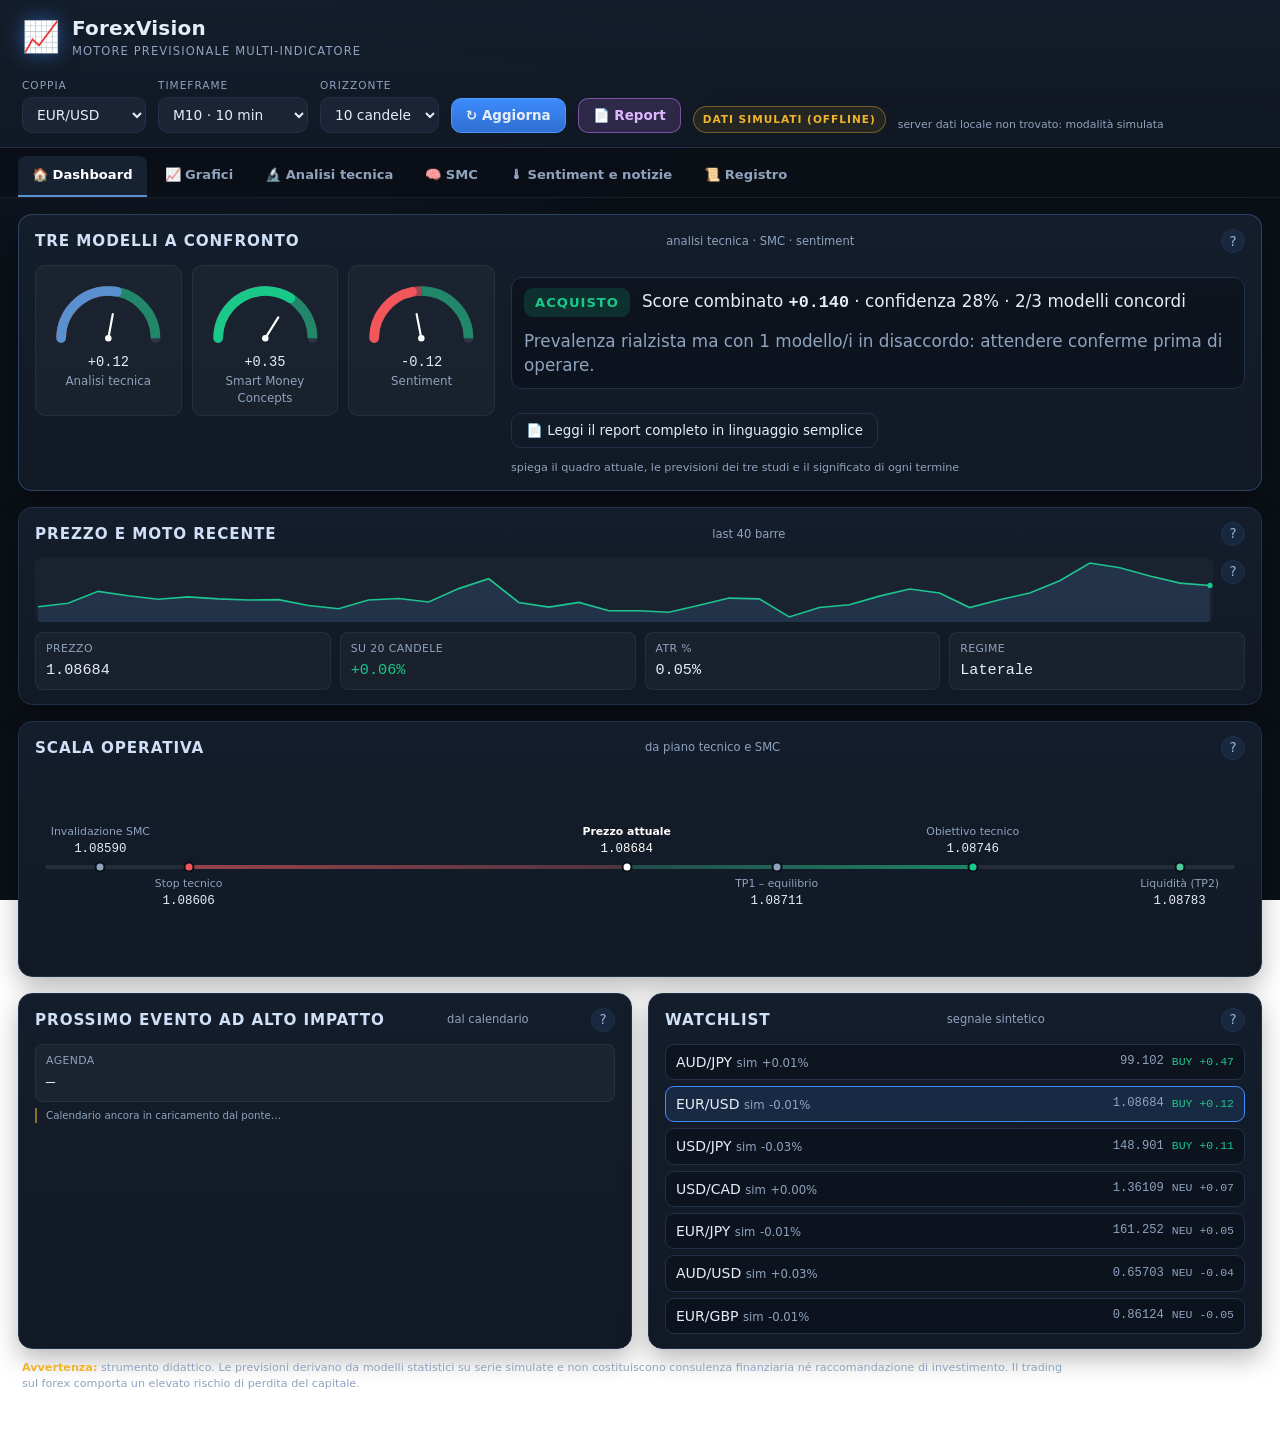
==== commit c4411902: "Lanciatori con porta fissa 8199, app nel browser e spegnimento alla chiusura avvia.sh e avvia.bat av" ====
--- a/index.html
+++ b/index.html
@@ -67,7 +67,7 @@
 <!-- ===================== TAB DASHBOARD ===================== -->
 <section class="tab-panel active" id="tab-dash">
 
-    <div class="card verdict-hero">
+    <div class="card verdict-hero" data-help="dashVerdict">
       <div class="card-head">
         <h2>Tre modelli a confronto</h2>
         <span class="dim" id="confStamp">tecnico &middot; SMC &middot; sentiment</span>
@@ -88,25 +88,28 @@
       </div>
     </div>
 
-    <div class="card">
+    <div class="card" data-help="dashPrice">
       <div class="card-head"><h2>Prezzo e moto recente</h2><span class="dim" id="dashSparkStamp">last 40 barre</span></div>
-      <canvas id="dashSpark" class="macd-strip" style="height:64px"></canvas>
+      <div class="chart-help-row">
+        <canvas id="dashSpark" class="macd-strip" style="height:64px"></canvas>
+        <button class="card-help" data-help-key="spark" title="Spiega questo grafico con i dati di adesso" aria-label="Spiega la striscia del moto recente">?</button>
+      </div>
       <div class="kpi-row" id="dashPriceKpi"></div>
     </div>
-    <div class="card">
+    <div class="card" data-help="dashLadder">
       <div class="card-head"><h2>Scala operativa</h2><span class="dim">da piano tecnico e SMC</span></div>
       <div class="ladder" id="dashLadder"></div>
     </div>
 
 <div class="dash-duo">
 
-    <div class="card">
+    <div class="card" data-help="dashEvent">
       <div class="card-head"><h2>Prossimo evento ad alto impatto</h2><span class="dim">dal calendario</span></div>
       <div id="dashEvent" class="kpi-row"></div>
       <p class="note small" id="dashEventNote" style="display:none"></p>
     </div>
 
-    <div class="card">
+    <div class="card" data-help="dashWatchlist">
       <div class="card-head"><h2>Watchlist</h2><span class="dim">segnale sintetico</span></div>
       <ul class="watchlist" id="watchlist"></ul>
     </div>
@@ -121,7 +124,7 @@
 <div class="layout">
   <section class="col-main">
 
-    <div class="card chart-card">
+    <div class="card chart-card" data-help="chart">
       <div class="card-head">
         <div class="price-head">
           <h2 id="chartTitle">EUR/USD</h2>
@@ -135,6 +138,11 @@
           <button class="chip active" data-layer="volume">Volumi</button>
           <button class="chip active" data-layer="smc">SMC</button>
           <button class="chip" data-layer="pd">Premio/Sconto</button>
+          <button class="chip" data-layer="st">SuperTrend</button>
+          <button class="chip" data-layer="psar">Parab. SAR</button>
+          <button class="chip" data-layer="ichimoku">Ichimoku</button>
+          <button class="chip" data-layer="div">Divergenze</button>
+          <button class="chip" data-layer="pivot">Pivot</button>
         </div>
       </div>
       <div class="canvas-wrap">
@@ -147,7 +155,41 @@
       </div>
     </div>
 
-    <div class="card">
+    <div class="card" data-help="trendChart">
+      <div class="card-head">
+        <h2>Indicatori di trend e inversione</h2>
+        <span class="dim" id="trendStamp"></span>
+      </div>
+      <div class="gauge-grid" id="trendBlock"></div>
+      <p class="note small">Indicatori direzionali e di inversione calcolati sulle stesse candele del
+        grafico. Il riquadro <b>Choppiness</b> separa il mercato di tendenza da quello laterale,
+        mentre <b>Keltner</b> confrontato con le bande di Bollinger segnala la compressione
+        (squeeze) che precede i movimenti esplosivi.</p>
+    </div>
+
+    <div class="card" data-help="divChart">
+      <div class="card-head">
+        <h2>Divergenze e livelli di riferimento</h2>
+        <span class="dim" id="divStampChart"></span>
+      </div>
+      <div class="gauge-grid" id="divBlockChart"></div>
+      <h3 class="mini-title">Divergenze prezzo / oscillatori <span class="dim" id="divScopeChart"></span></h3>
+      <ul class="zone-list" id="divListChart"></ul>
+      <h3 class="mini-title">Pivot point <span class="dim" id="pivotStampChart"></span></h3>
+      <div class="kpi-row" id="pivotGridChart"></div>
+      <details class="ind-detail">
+        <summary>Efficacia storica delle divergenze <span class="dim" id="divStudyScopeChart"></span></summary>
+        <div class="div-study" id="divStudyChart"></div>
+        <p class="note small">Quante volte, in passato e su questi dati, il movimento e' andato davvero
+          nel verso indicato dalla divergenza: serve a pesare il segnale invece di fidarsene
+          a scatola chiusa. L'incertezza e' l'intervallo di confidenza al 95% sulla media.</p>
+      </details>
+      <p class="note small">Le <b>divergenze</b> nascono dal confronto fra i punti di swing del
+        prezzo e gli oscillatori (RSI, istogramma MACD). I <b>pivot point</b> sono livelli di
+        riferimento calcolati su massimo, minimo e chiusura del periodo precedente.</p>
+    </div>
+
+    <div class="card" data-help="forecast">
       <div class="card-head">
         <h2>Proiezione probabilistica</h2>
         <span class="dim" id="fcHorizonLabel"></span>
@@ -159,21 +201,19 @@
   </section>
   <aside class="col-side">
 
-    <div class="card">
+    <div class="card" data-help="backtest">
       <div class="card-head"><h2>Backtest storico</h2><span class="dim">ultime 250 candele</span></div>
       <div class="stats" id="btStats"></div>
-      <canvas id="equity" class="equity-canvas"></canvas>
+      <div class="chart-help-row">
+        <canvas id="equity" class="equity-canvas"></canvas>
+        <button class="card-help" data-help-key="equity" title="Spiega questo grafico con i dati di adesso" aria-label="Spiega la curva del backtest">?</button>
+      </div>
       <p class="note">Risultati misurati su serie <b>simulate</b>. Il generatore contiene regimi di
         tendenza persistenti, quindi il modello appare pi&ugrave; efficace di quanto sarebbe su prezzi reali,
         dove un hit rate vicino al 50% &egrave; la norma. Nessun valore qui riportato &egrave; una promessa di rendimento.</p>
     </div>
 
-    <div class="card">
-      <div class="card-head"><h2>Contesto di mercato</h2></div>
-      <ul class="context" id="contextList"></ul>
-    </div>
-
-    <div class="card">
+    <div class="card" data-help="context">
       <div class="card-head"><h2>Contesto di mercato</h2></div>
       <ul class="context" id="contextList"></ul>
     </div>
@@ -187,7 +227,7 @@
 <div class="layout">
   <section class="col-main">
 
-    <div class="card">
+    <div class="card" data-help="signal">
       <div class="card-head">
         <h2>Segnale operativo</h2>
         <span class="dim" id="signalStamp"></span>
@@ -210,6 +250,7 @@
           <div class="plan-row"><span>Prezzo attuale</span><b id="planEntry" class="mono">&mdash;</b></div>
           <div class="plan-row"><span>Obiettivo (TP)</span><b id="planTp" class="mono pos">&mdash;</b></div>
           <div class="plan-row"><span>Stop loss</span><b id="planSl" class="mono neg">&mdash;</b></div>
+          <div class="plan-row"><span>Stop trailing (SuperTrend)</span><b id="planTrail" class="mono">&mdash;</b></div>
           <div class="plan-row"><span>Rapporto R:R</span><b id="planRr" class="mono">&mdash;</b></div>
           <div class="plan-row"><span>Movimento atteso</span><b id="planExp" class="mono">&mdash;</b></div>
           <div class="plan-row"><span>Volatilit&agrave; (ATR)</span><b id="planAtr" class="mono">&mdash;</b></div>
@@ -219,10 +260,41 @@
       <ul id="reasonList" class="reasons"></ul>
     </div>
 
+    <div class="card" data-help="trendTech">
+      <div class="card-head">
+        <h2>Trend e inversione</h2>
+        <span class="dim" id="trendStampTech"></span>
+      </div>
+      <div class="gauge-grid" id="trendBlockTech"></div>
+    </div>
+
+    <div class="card" data-help="divTech">
+      <div class="card-head">
+        <h2>Divergenze e livelli di riferimento</h2>
+        <span class="dim" id="divStamp"></span>
+      </div>
+      <div class="gauge-grid" id="divBlock"></div>
+      <h3 class="mini-title">Divergenze prezzo / oscillatori <span class="dim" id="divScope"></span></h3>
+      <ul class="zone-list" id="divList"></ul>
+      <h3 class="mini-title">Pivot point <span class="dim" id="pivotStamp"></span></h3>
+      <div class="kpi-row" id="pivotGrid"></div>
+      <details class="ind-detail">
+        <summary>Efficacia storica delle divergenze <span class="dim" id="divStudyScope"></span></summary>
+        <div class="div-study" id="divStudy"></div>
+        <p class="note small">Quante volte, in passato e su questi dati, il movimento e' andato davvero
+          nel verso indicato dalla divergenza: serve a pesare il segnale invece di fidarsene
+          a scatola chiusa. L'incertezza e' l'intervallo di confidenza al 95% sulla media.</p>
+      </details>
+      <p class="note small">Le <b>divergenze</b> confrontano i punti di swing del prezzo con RSI e istogramma
+        MACD: dicono se il movimento sta perdendo forza (divergenza <i>regolare</i>) o se sta solo
+        ricaricando (divergenza <i>nascosta</i>). I <b>pivot point</b> sono livelli di riferimento
+        calcolati su massimo, minimo e chiusura del periodo precedente.</p>
+    </div>
+
   </section>
   <aside class="col-side">
 
-    <div class="card">
+    <div class="card" data-help="indTech">
       <div class="card-head"><h2>Indicatori tecnici</h2></div>
       <div class="gauge-grid" id="indBlock"></div>
       <details class="ind-detail"><summary>dettaglio numerico</summary>
@@ -239,7 +311,7 @@
 <!-- ===================== TAB SMC ===================== -->
 <section class="tab-panel" id="tab-smc">
 
-    <div class="card">
+    <div class="card" data-help="smc">
       <div class="card-head">
         <h2>SMC &mdash; Smart Money Concepts</h2>
         <span class="dim" id="smcStamp"></span>
@@ -303,7 +375,7 @@
 <div class="news-band">
 
 
-  <div class="card">
+  <div class="card" data-help="sentiment">
     <div class="card-head">
       <h2>Sentiment di mercato</h2>
       <span class="dim" id="sentStamp"></span>
@@ -345,7 +417,7 @@
     <ul id="sentReasons" class="reasons compact"></ul>
   </div>
 
-  <div class="card news-card">
+  <div class="card news-card" data-help="news">
     <div class="card-head">
       <h2>Notizie e calendario</h2>
       <span class="dim" id="newsStamp"></span>
@@ -367,7 +439,7 @@
 <!-- ===================== TAB REGISTRO ===================== -->
 <section class="tab-panel" id="tab-registro">
 
-<section class="card journal">
+<section class="card journal" data-help="journal">
   <div class="card-head">
     <h2>Registro operazioni virtuali</h2>
     <div>
@@ -413,6 +485,22 @@
       </div>
     </header>
     <div class="report-body" id="reportBody"></div>
+  </div>
+</div>
+
+<!-- ===================== FINESTRA DI AIUTO DELLE CARD ===================== -->
+<div id="helpOverlay" class="report-overlay hidden" role="dialog" aria-modal="true" aria-labelledby="helpTitle">
+  <div class="report-sheet help-sheet" id="helpSheet">
+    <header class="report-head">
+      <div>
+        <h2 id="helpTitle">Spiegazione</h2>
+        <p class="dim" id="helpSubtitle">&mdash;</p>
+      </div>
+      <div class="report-actions">
+        <button id="helpClose" class="btn btn-primary">Chiudi</button>
+      </div>
+    </header>
+    <div class="report-body" id="helpBody"></div>
   </div>
 </div>
 
@@ -428,8 +516,10 @@
 <script src="js/indicators.js"></script>
 <script src="js/forecast.js"></script>
 <script src="js/smc.js"></script>
+<script src="js/divergence.js"></script>
 <script src="js/sentiment.js"></script>
 <script src="js/report.js"></script>
+<script src="js/help.js"></script>
 <script src="js/feed.js"></script>
 <script src="js/chart.js"></script>
 <script src="js/ui.js"></script>
--- a/css/styles.css
+++ b/css/styles.css
@@ -92,6 +92,27 @@
 }
 .card-head{display:flex;justify-content:space-between;align-items:center;gap:12px;margin-bottom:12px;flex-wrap:wrap}
 .card-head .dim{font-size:.72rem}
+
+/* bottone "spiega questa card" */
+.card-help{
+  flex:0 0 auto;width:24px;height:24px;border-radius:50%;cursor:pointer;
+  border:1px solid var(--line);background:rgba(61,139,253,.10);color:#9fb1c9;
+  font:700 .78rem/1 inherit;font-family:inherit;padding:0;
+  display:inline-flex;align-items:center;justify-content:center;transition:.15s all;
+}
+.card-help:hover{background:rgba(61,139,253,.22);color:#fff;border-color:var(--accent)}
+.card-help:focus-visible{outline:2px solid var(--accent);outline-offset:2px}
+
+/* grafico piu' bottone sulla stessa riga */
+.chart-help-row{position:relative;display:flex;align-items:flex-start;gap:8px}
+.chart-help-row canvas{flex:1 1 auto;min-width:0}
+.chart-help-row .card-help{margin-top:2px}
+
+/* finestra di aiuto: stesso foglio del report, un po' piu' stretta */
+.help-sheet{max-width:700px}
+#helpBody .rep-h2:first-child{margin-top:2px}
+.help-meta{margin:14px 0 0;font-size:.68rem;color:var(--dim)}
+.help-sheet .report-body{max-height:72vh}
 
 /* ---------- chart ---------- */
 .chart-card{padding-bottom:8px}
@@ -545,6 +566,22 @@
 .struct-timeline .ev .tt{font-size:.6rem;color:var(--dim);font-family:var(--mono);
   position:absolute;top:-14px;left:50%;transform:translateX(-50%);white-space:nowrap}
 
+/* studio di efficacia delle divergenze */
+.div-study{margin-top:8px}
+.div-study table{width:100%;border-collapse:collapse;font-size:.72rem}
+.div-study th{text-align:right;font-size:.6rem;text-transform:uppercase;letter-spacing:.7px;
+  color:var(--dim);padding:4px 5px;border-bottom:1px solid var(--line)}
+.div-study td{padding:4px 5px;font-family:var(--mono);text-align:right;
+  border-bottom:1px solid rgba(34,48,74,.45)}
+.div-study th:first-child,.div-study td:first-child{text-align:left;font-family:inherit}
+.div-study tr.group td{background:rgba(255,255,255,.02)}
+.div-study td.pos{color:var(--up)}
+.div-study td.neg{color:var(--down)}
+.div-study .verdict{margin:8px 0 0;font-size:.72rem;line-height:1.45;padding:7px 9px;
+  border-radius:8px;border:1px solid var(--line);background:rgba(9,14,22,.5);color:var(--dim)}
+.div-study .verdict.pos{border-color:rgba(24,201,138,.45);color:#8fe6c6}
+.div-study .verdict.neg{border-color:rgba(242,85,90,.45);color:#f7a9ac}
+
 /* dettaglio numerico ripiegato */
 .ind-detail{margin-top:10px}
 .ind-detail summary{cursor:pointer;font-size:.74rem;color:var(--dim)}
